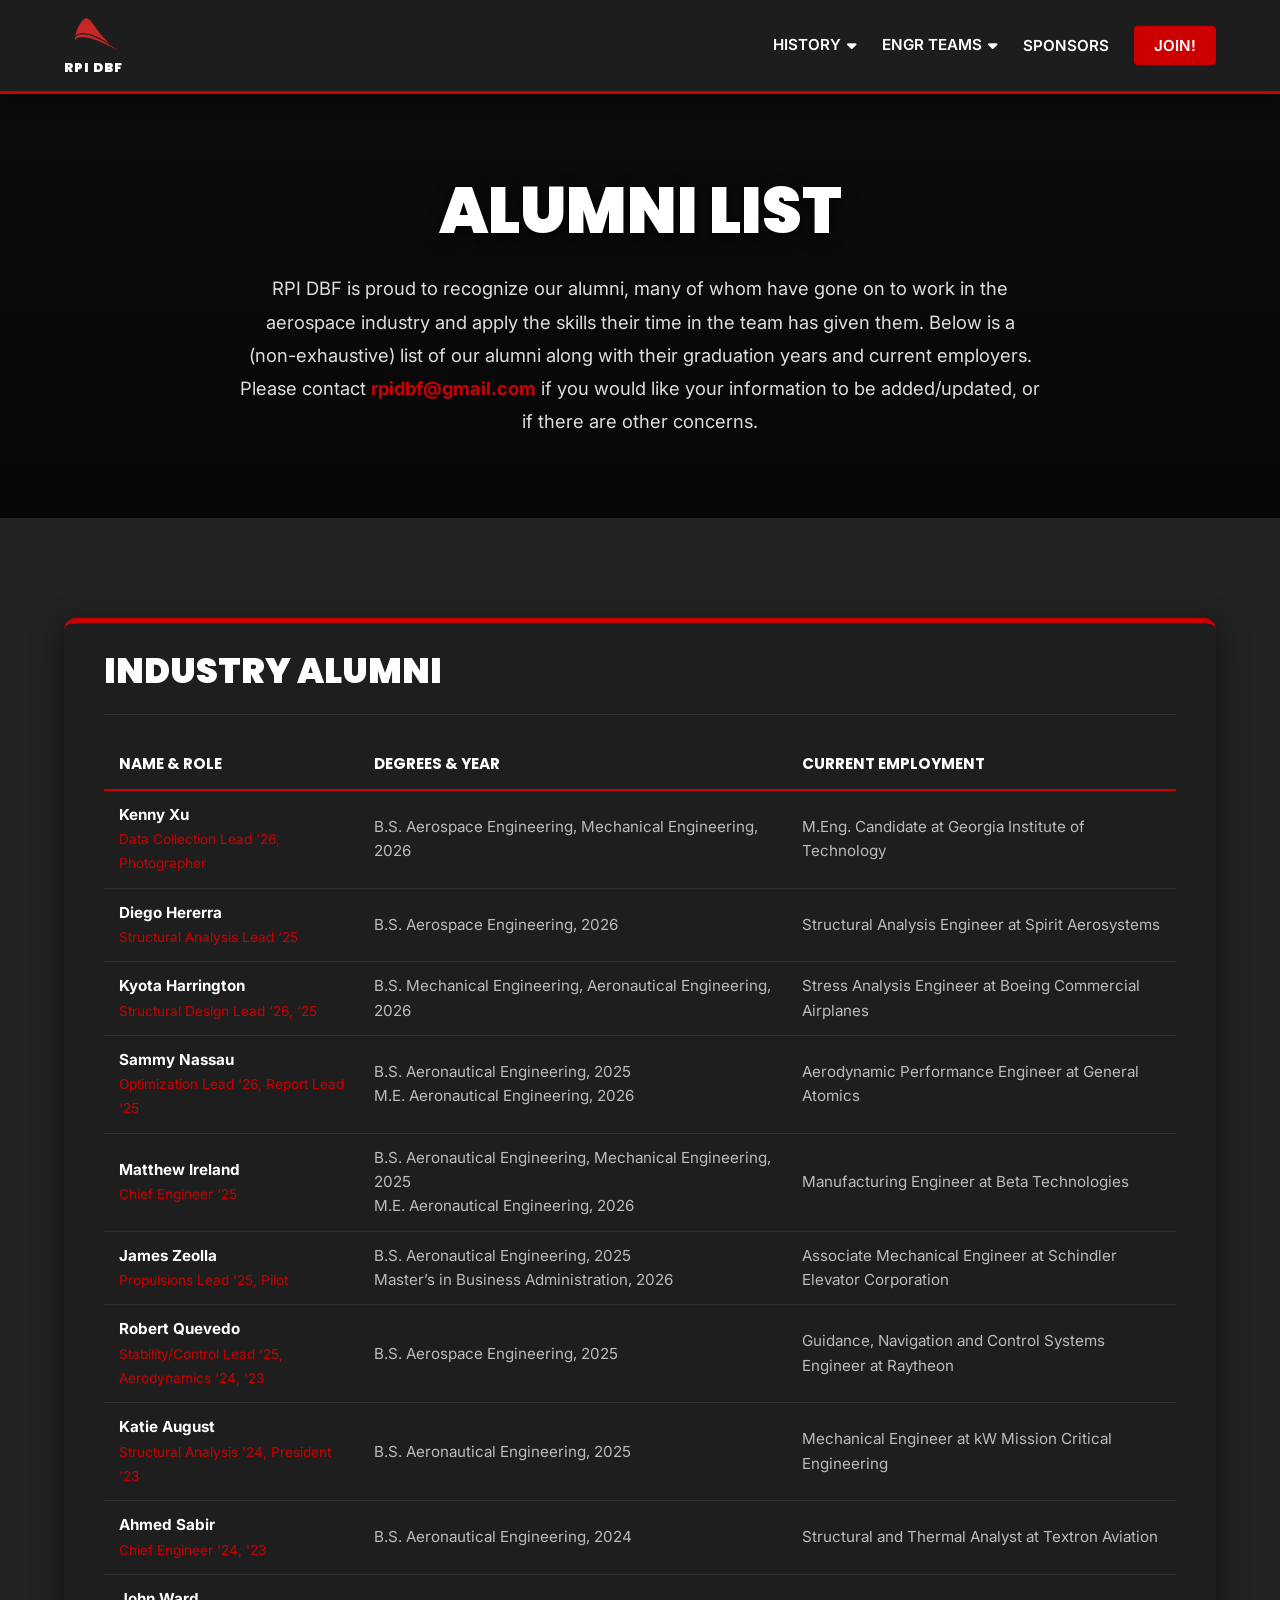
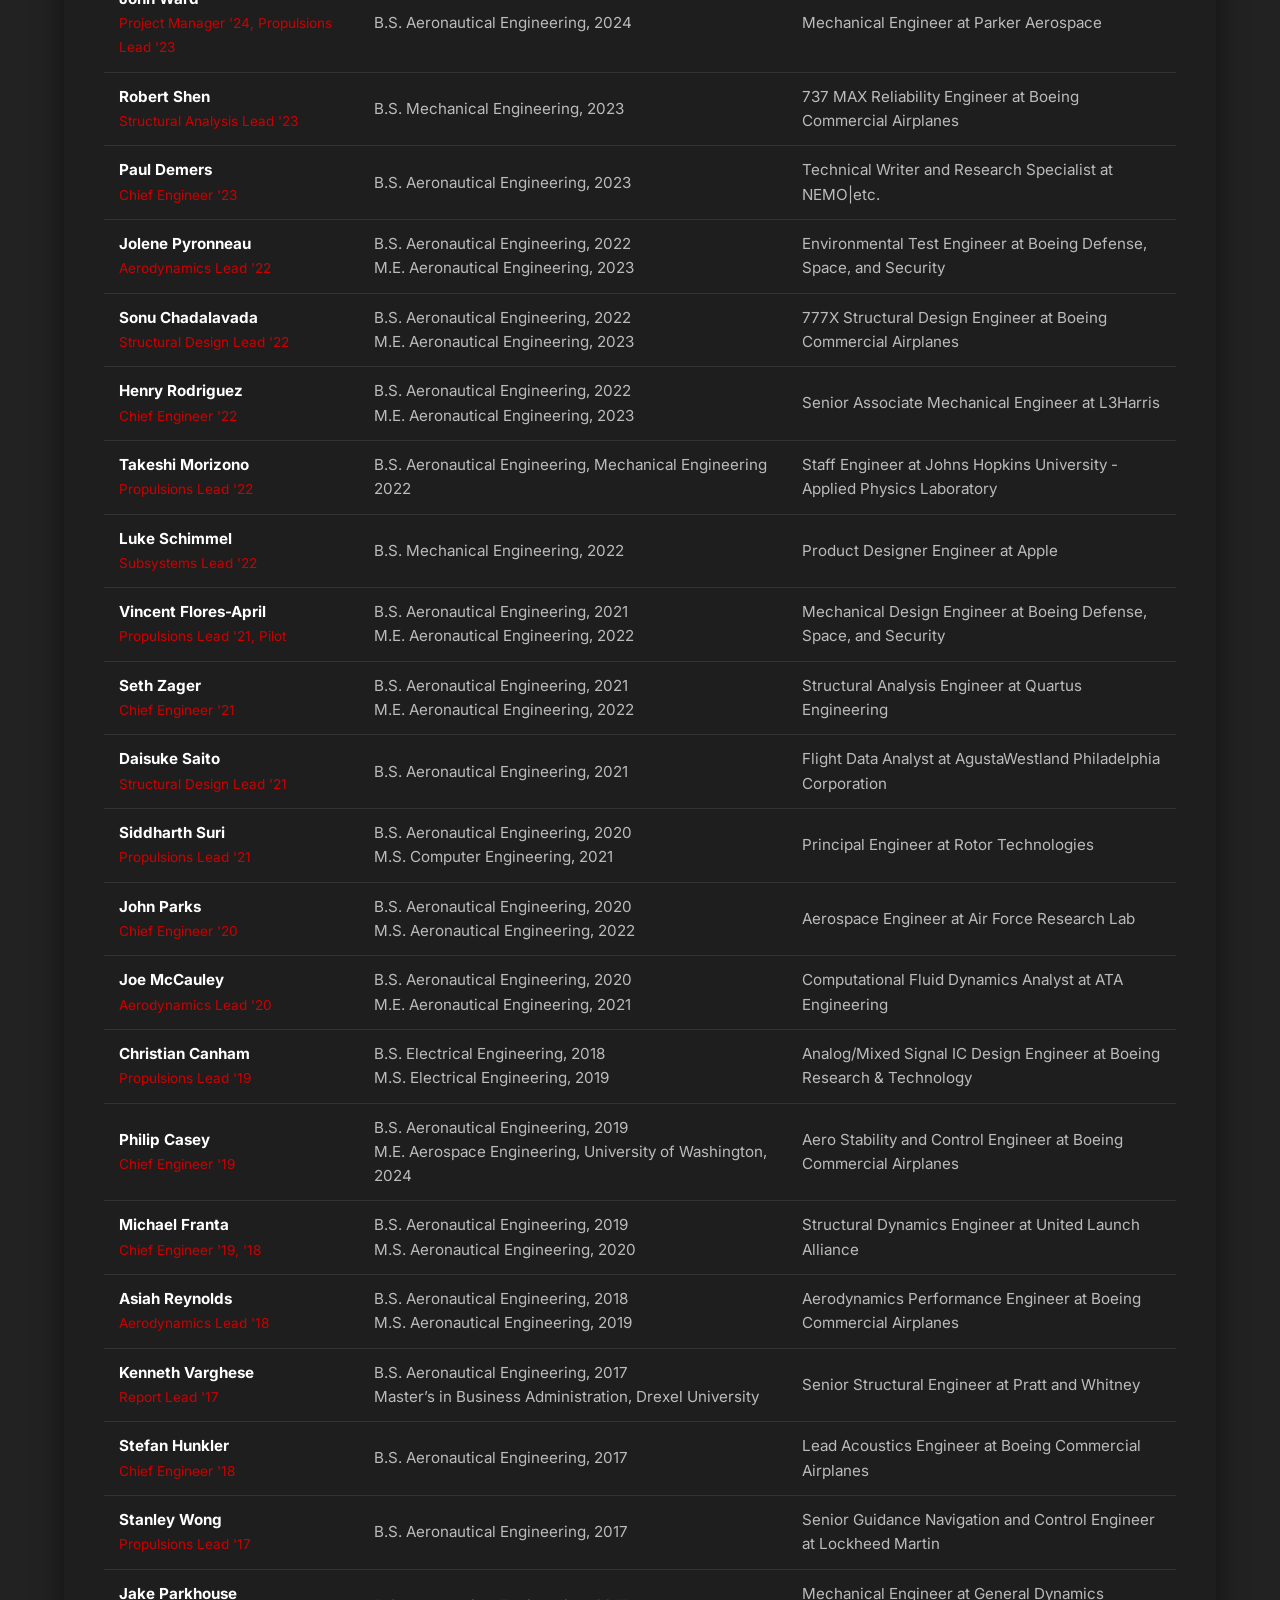
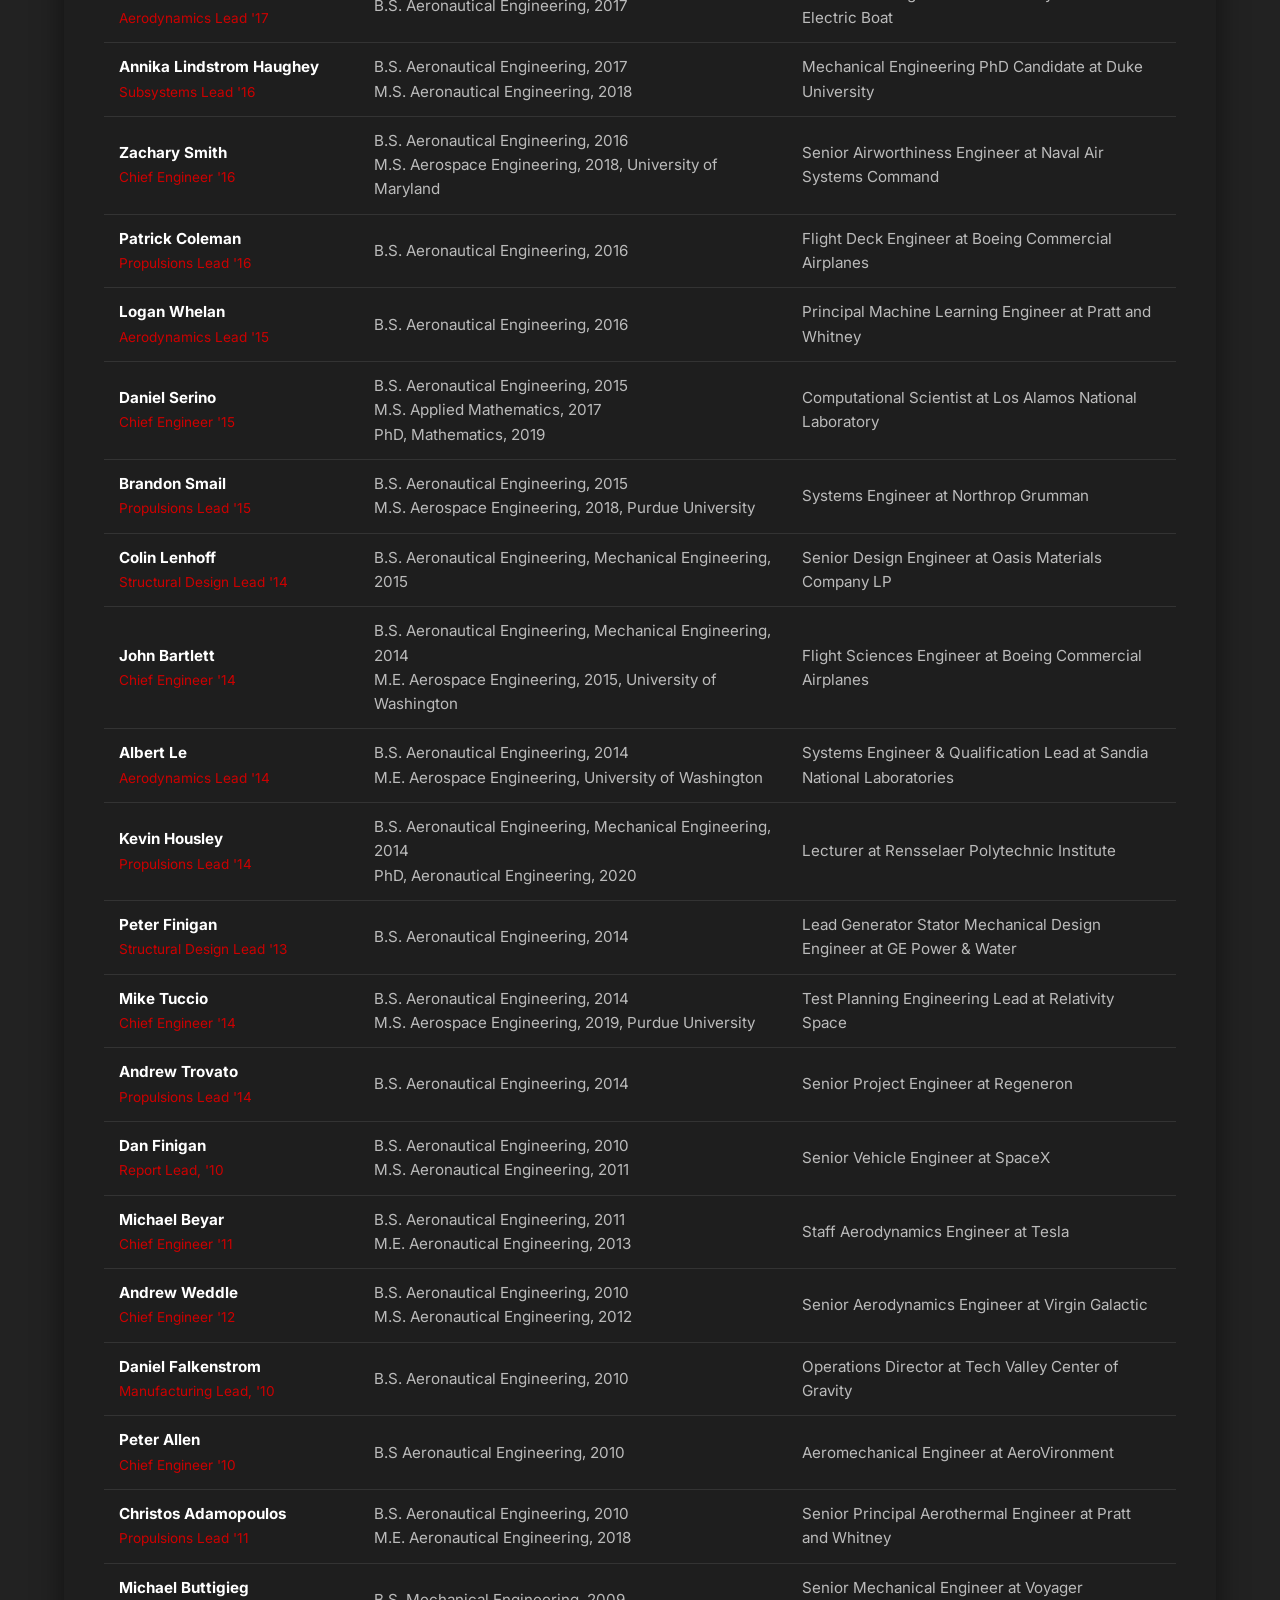
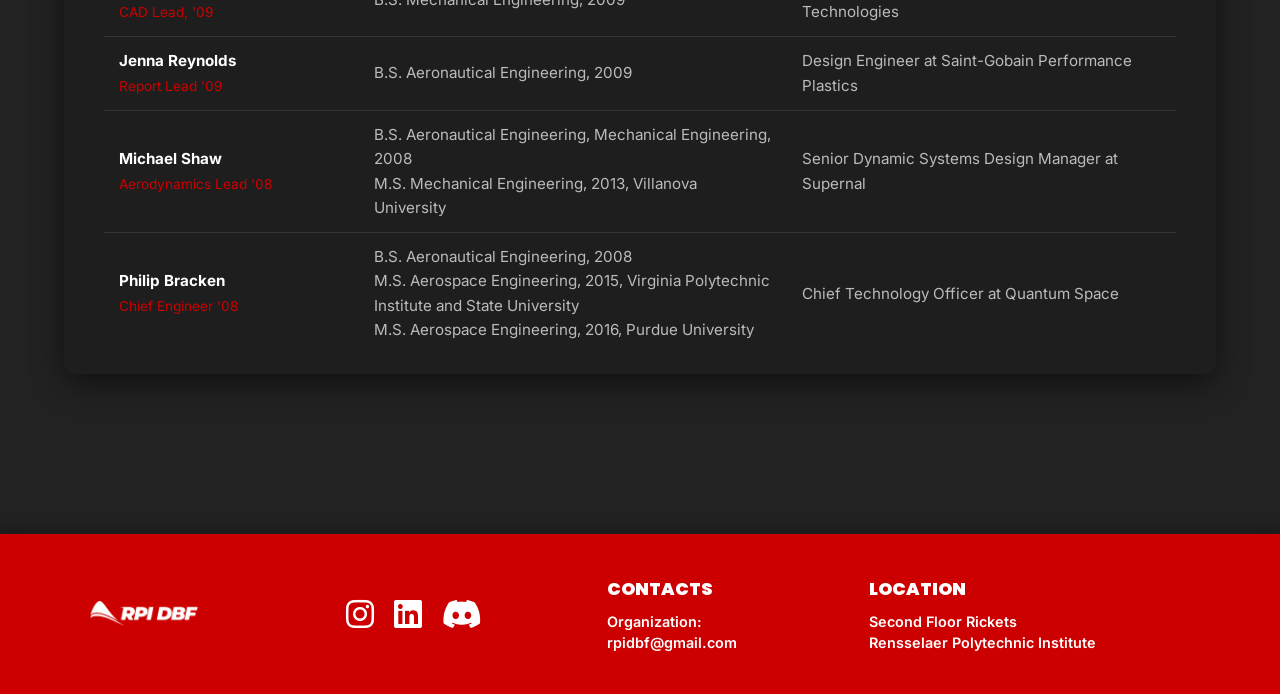
==== alumni.html @ f2d9f46a "added reports" ====
<!DOCTYPE html>
<html lang="en">
<head>
    <meta charset="UTF-8">
    <title>RPI DBF | Alumni</title>
    <link href="https://fonts.googleapis.com/css2?family=Inter:wght@400;600&family=Poppins:wght@600;800;900&display=swap" rel="stylesheet">
    <link rel="stylesheet" href="https://cdnjs.cloudflare.com/ajax/libs/font-awesome/6.4.0/css/all.min.css">
    <link rel="stylesheet" href="styles.css"> 
</head>
<body>
    
    <nav id="navbar">
        <div class="nav-container">
            <a href="index.html" class="logo">
                <img src="Photos/logo.png" alt="RPI DBF Logo" class="nav-logo-img">
                <span class="logo-text">RPI DBF</span>
            </a>
            <ul class="nav-links">
                <!-- History on the left with Reports added -->
                <li class="dropdown">
                    <a href="#" class="dropbtn">History <i class="fas fa-caret-down"></i></a>
                    <div class="dropdown-content">
                        <a href="history.html">Aircraft</a>
                        <a href="reports.html">Reports</a>
                        <a href="alumni.html">Alumni</a>
                    </div>
                </li>
                <!-- Engr Teams in the middle -->
                <li class="dropdown">
                    <a href="subteams.html" class="dropbtn">Engr Teams <i class="fas fa-caret-down"></i></a>
                    <div class="dropdown-content">
                        <a href="subteams.html">Aerodynamics</a>
                        <a href="subteams.html">Structures</a>
                        <a href="subteams.html">Manufacturing</a>
                        <a href="subteams.html">Subsystems</a>
                        <a href="subteams.html">Special Projects</a>
                        <a href="subteams.html">Propulsions</a>
                        <a href="subteams.html">Testing</a>
                    </div>
                </li>
                <li><a href="sponsors.html">Sponsors</a></li>
                <li><a href="join.html" class="btn-nav">Join!</a></li>
            </ul>
        </div>
    </nav>

    <section class="page-header" style="background: linear-gradient(rgba(0, 0, 0, 0.6), rgba(0, 0, 0, 0.8)), url('Photos/M3_Flight.jpg') no-repeat center center / cover;">
        <div class="container text-center">
            <h1 style="font-size: 4rem; text-shadow: 0px 4px 15px rgba(0, 0, 0, 0.8); margin-bottom: 10px;">Alumni List</h1>
            <p style="font-size: 1.15rem; color: #dddddd; max-width: 800px; margin: 0 auto; line-height: 1.8;">
                RPI DBF is proud to recognize our alumni, many of whom have gone on to work in the aerospace industry and apply the skills their time in the team has given them. Below is a (non-exhaustive) list of our alumni along with their graduation years and current employers. Please contact <a href="mailto:rpidbf@gmail.com" style="color: var(--rpi-red); font-weight: bold;">rpidbf@gmail.com</a> if you would like your information to be added/updated, or if there are other concerns.
            </p>
        </div>
    </section>

    <section class="section">
        <div class="container">
            
            <div class="alumni-card" style="padding: 20px 40px;">
                <h2 class="alumni-year">Industry Alumni</h2>
                <div style="overflow-x: auto;">
                    <table style="width: 100%; border-collapse: collapse; text-align: left; color: #bbbbbb; font-size: 0.95rem;">
                        <thead>
                            <tr style="border-bottom: 2px solid var(--rpi-red); color: var(--text-light);">
                                <th style="padding: 12px 15px; font-family: var(--font-heading); text-transform: uppercase;">Name & Role</th>
                                <th style="padding: 12px 15px; font-family: var(--font-heading); text-transform: uppercase;">Degrees & Year</th>
                                <th style="padding: 12px 15px; font-family: var(--font-heading); text-transform: uppercase;">Current Employment</th>
                            </tr>
                        </thead>
                        <tbody>
                            <tr style="border-bottom: 1px solid #333;">
                                <td style="padding: 12px 15px;"><strong style="color: var(--text-light);">Kenny Xu</strong><br><span style="font-size: 0.85rem; color: var(--rpi-red);">Data Collection Lead ‘26, Photographer</span></td>
                                <td style="padding: 12px 15px;">B.S. Aerospace Engineering, Mechanical Engineering, 2026</td>
                                <td style="padding: 12px 15px;">M.Eng. Candidate at Georgia Institute of Technology</td>
                            </tr>
                            <tr style="border-bottom: 1px solid #333;">
                                <td style="padding: 12px 15px;"><strong style="color: var(--text-light);">Diego Hererra</strong><br><span style="font-size: 0.85rem; color: var(--rpi-red);">Structural Analysis Lead ‘25</span></td>
                                <td style="padding: 12px 15px;">B.S. Aerospace Engineering, 2026</td>
                                <td style="padding: 12px 15px;">Structural Analysis Engineer at Spirit Aerosystems</td>
                            </tr>
                            <tr style="border-bottom: 1px solid #333;">
                                <td style="padding: 12px 15px;"><strong style="color: var(--text-light);">Kyota Harrington</strong><br><span style="font-size: 0.85rem; color: var(--rpi-red);">Structural Design Lead ‘26, ‘25</span></td>
                                <td style="padding: 12px 15px;">B.S. Mechanical Engineering, Aeronautical Engineering, 2026</td>
                                <td style="padding: 12px 15px;">Stress Analysis Engineer at Boeing Commercial Airplanes</td>
                            </tr>
                            <tr style="border-bottom: 1px solid #333;">
                                <td style="padding: 12px 15px;"><strong style="color: var(--text-light);">Sammy Nassau</strong><br><span style="font-size: 0.85rem; color: var(--rpi-red);">Optimization Lead ‘26, Report Lead ‘25</span></td>
                                <td style="padding: 12px 15px;">B.S. Aeronautical Engineering, 2025<br>M.E. Aeronautical Engineering, 2026</td>
                                <td style="padding: 12px 15px;">Aerodynamic Performance Engineer at General Atomics</td>
                            </tr>
                            <tr style="border-bottom: 1px solid #333;">
                                <td style="padding: 12px 15px;"><strong style="color: var(--text-light);">Matthew Ireland</strong><br><span style="font-size: 0.85rem; color: var(--rpi-red);">Chief Engineer ‘25</span></td>
                                <td style="padding: 12px 15px;">B.S. Aeronautical Engineering, Mechanical Engineering, 2025<br>M.E. Aeronautical Engineering, 2026</td>
                                <td style="padding: 12px 15px;">Manufacturing Engineer at Beta Technologies</td>
                            </tr>
                            <tr style="border-bottom: 1px solid #333;">
                                <td style="padding: 12px 15px;"><strong style="color: var(--text-light);">James Zeolla</strong><br><span style="font-size: 0.85rem; color: var(--rpi-red);">Propulsions Lead ‘25, Pilot</span></td>
                                <td style="padding: 12px 15px;">B.S. Aeronautical Engineering, 2025<br>Master’s in Business Administration, 2026</td>
                                <td style="padding: 12px 15px;">Associate Mechanical Engineer at Schindler Elevator Corporation</td>
                            </tr>
                            <tr style="border-bottom: 1px solid #333;">
                                <td style="padding: 12px 15px;"><strong style="color: var(--text-light);">Robert Quevedo</strong><br><span style="font-size: 0.85rem; color: var(--rpi-red);">Stability/Control Lead ‘25, Aerodynamics ‘24, '23</span></td>
                                <td style="padding: 12px 15px;">B.S. Aerospace Engineering, 2025</td>
                                <td style="padding: 12px 15px;">Guidance, Navigation and Control Systems Engineer at Raytheon</td>
                            </tr>
                            <tr style="border-bottom: 1px solid #333;">
                                <td style="padding: 12px 15px;"><strong style="color: var(--text-light);">Katie August</strong><br><span style="font-size: 0.85rem; color: var(--rpi-red);">Structural Analysis '24, President '23</span></td>
                                <td style="padding: 12px 15px;">B.S. Aeronautical Engineering, 2025</td>
                                <td style="padding: 12px 15px;">Mechanical Engineer at kW Mission Critical Engineering</td>
                            </tr>
                            <tr style="border-bottom: 1px solid #333;">
                                <td style="padding: 12px 15px;"><strong style="color: var(--text-light);">Ahmed Sabir</strong><br><span style="font-size: 0.85rem; color: var(--rpi-red);">Chief Engineer '24, '23</span></td>
                                <td style="padding: 12px 15px;">B.S. Aeronautical Engineering, 2024</td>
                                <td style="padding: 12px 15px;">Structural and Thermal Analyst at Textron Aviation</td>
                            </tr>
                            <tr style="border-bottom: 1px solid #333;">
                                <td style="padding: 12px 15px;"><strong style="color: var(--text-light);">John Ward</strong><br><span style="font-size: 0.85rem; color: var(--rpi-red);">Project Manager '24, Propulsions Lead '23</span></td>
                                <td style="padding: 12px 15px;">B.S. Aeronautical Engineering, 2024</td>
                                <td style="padding: 12px 15px;">Mechanical Engineer at Parker Aerospace</td>
                            </tr>
                            <tr style="border-bottom: 1px solid #333;">
                                <td style="padding: 12px 15px;"><strong style="color: var(--text-light);">Robert Shen</strong><br><span style="font-size: 0.85rem; color: var(--rpi-red);">Structural Analysis Lead '23</span></td>
                                <td style="padding: 12px 15px;">B.S. Mechanical Engineering, 2023</td>
                                <td style="padding: 12px 15px;">737 MAX Reliability Engineer at Boeing Commercial Airplanes</td>
                            </tr>
                            <tr style="border-bottom: 1px solid #333;">
                                <td style="padding: 12px 15px;"><strong style="color: var(--text-light);">Paul Demers</strong><br><span style="font-size: 0.85rem; color: var(--rpi-red);">Chief Engineer '23</span></td>
                                <td style="padding: 12px 15px;">B.S. Aeronautical Engineering, 2023</td>
                                <td style="padding: 12px 15px;">Technical Writer and Research Specialist at NEMO|etc.</td>
                            </tr>
                            <tr style="border-bottom: 1px solid #333;">
                                <td style="padding: 12px 15px;"><strong style="color: var(--text-light);">Jolene Pyronneau</strong><br><span style="font-size: 0.85rem; color: var(--rpi-red);">Aerodynamics Lead '22</span></td>
                                <td style="padding: 12px 15px;">B.S. Aeronautical Engineering, 2022<br>M.E. Aeronautical Engineering, 2023</td>
                                <td style="padding: 12px 15px;">Environmental Test Engineer at Boeing Defense, Space, and Security</td>
                            </tr>
                            <tr style="border-bottom: 1px solid #333;">
                                <td style="padding: 12px 15px;"><strong style="color: var(--text-light);">Sonu Chadalavada</strong><br><span style="font-size: 0.85rem; color: var(--rpi-red);">Structural Design Lead '22</span></td>
                                <td style="padding: 12px 15px;">B.S. Aeronautical Engineering, 2022<br>M.E. Aeronautical Engineering, 2023</td>
                                <td style="padding: 12px 15px;">777X Structural Design Engineer at Boeing Commercial Airplanes</td>
                            </tr>
                            <tr style="border-bottom: 1px solid #333;">
                                <td style="padding: 12px 15px;"><strong style="color: var(--text-light);">Henry Rodriguez</strong><br><span style="font-size: 0.85rem; color: var(--rpi-red);">Chief Engineer '22</span></td>
                                <td style="padding: 12px 15px;">B.S. Aeronautical Engineering, 2022<br>M.E. Aeronautical Engineering, 2023</td>
                                <td style="padding: 12px 15px;">Senior Associate Mechanical Engineer at L3Harris</td>
                            </tr>
                            <tr style="border-bottom: 1px solid #333;">
                                <td style="padding: 12px 15px;"><strong style="color: var(--text-light);">Takeshi Morizono</strong><br><span style="font-size: 0.85rem; color: var(--rpi-red);">Propulsions Lead '22</span></td>
                                <td style="padding: 12px 15px;">B.S. Aeronautical Engineering, Mechanical Engineering 2022</td>
                                <td style="padding: 12px 15px;">Staff Engineer at Johns Hopkins University - Applied Physics Laboratory</td>
                            </tr>
                            <tr style="border-bottom: 1px solid #333;">
                                <td style="padding: 12px 15px;"><strong style="color: var(--text-light);">Luke Schimmel</strong><br><span style="font-size: 0.85rem; color: var(--rpi-red);">Subsystems Lead '22</span></td>
                                <td style="padding: 12px 15px;">B.S. Mechanical Engineering, 2022</td>
                                <td style="padding: 12px 15px;">Product Designer Engineer at Apple</td>
                            </tr>
                            <tr style="border-bottom: 1px solid #333;">
                                <td style="padding: 12px 15px;"><strong style="color: var(--text-light);">Vincent Flores-April</strong><br><span style="font-size: 0.85rem; color: var(--rpi-red);">Propulsions Lead '21, Pilot</span></td>
                                <td style="padding: 12px 15px;">B.S. Aeronautical Engineering, 2021<br>M.E. Aeronautical Engineering, 2022</td>
                                <td style="padding: 12px 15px;">Mechanical Design Engineer at Boeing Defense, Space, and Security</td>
                            </tr>
                            <tr style="border-bottom: 1px solid #333;">
                                <td style="padding: 12px 15px;"><strong style="color: var(--text-light);">Seth Zager</strong><br><span style="font-size: 0.85rem; color: var(--rpi-red);">Chief Engineer '21</span></td>
                                <td style="padding: 12px 15px;">B.S. Aeronautical Engineering, 2021<br>M.E. Aeronautical Engineering, 2022</td>
                                <td style="padding: 12px 15px;">Structural Analysis Engineer at Quartus Engineering</td>
                            </tr>
                            <tr style="border-bottom: 1px solid #333;">
                                <td style="padding: 12px 15px;"><strong style="color: var(--text-light);">Daisuke Saito</strong><br><span style="font-size: 0.85rem; color: var(--rpi-red);">Structural Design Lead '21</span></td>
                                <td style="padding: 12px 15px;">B.S. Aeronautical Engineering, 2021</td>
                                <td style="padding: 12px 15px;">Flight Data Analyst at AgustaWestland Philadelphia Corporation</td>
                            </tr>
                            <tr style="border-bottom: 1px solid #333;">
                                <td style="padding: 12px 15px;"><strong style="color: var(--text-light);">Siddharth Suri</strong><br><span style="font-size: 0.85rem; color: var(--rpi-red);">Propulsions Lead '21</span></td>
                                <td style="padding: 12px 15px;">B.S. Aeronautical Engineering, 2020<br>M.S. Computer Engineering, 2021</td>
                                <td style="padding: 12px 15px;">Principal Engineer at Rotor Technologies</td>
                            </tr>
                            <tr style="border-bottom: 1px solid #333;">
                                <td style="padding: 12px 15px;"><strong style="color: var(--text-light);">John Parks</strong><br><span style="font-size: 0.85rem; color: var(--rpi-red);">Chief Engineer '20</span></td>
                                <td style="padding: 12px 15px;">B.S. Aeronautical Engineering, 2020<br>M.S. Aeronautical Engineering, 2022</td>
                                <td style="padding: 12px 15px;">Aerospace Engineer at Air Force Research Lab</td>
                            </tr>
                            <tr style="border-bottom: 1px solid #333;">
                                <td style="padding: 12px 15px;"><strong style="color: var(--text-light);">Joe McCauley</strong><br><span style="font-size: 0.85rem; color: var(--rpi-red);">Aerodynamics Lead '20</span></td>
                                <td style="padding: 12px 15px;">B.S. Aeronautical Engineering, 2020<br>M.E. Aeronautical Engineering, 2021</td>
                                <td style="padding: 12px 15px;">Computational Fluid Dynamics Analyst at ATA Engineering</td>
                            </tr>
                            <tr style="border-bottom: 1px solid #333;">
                                <td style="padding: 12px 15px;"><strong style="color: var(--text-light);">Christian Canham</strong><br><span style="font-size: 0.85rem; color: var(--rpi-red);">Propulsions Lead '19</span></td>
                                <td style="padding: 12px 15px;">B.S. Electrical Engineering, 2018<br>M.S. Electrical Engineering, 2019</td>
                                <td style="padding: 12px 15px;">Analog/Mixed Signal IC Design Engineer at Boeing Research & Technology</td>
                            </tr>
                            <tr style="border-bottom: 1px solid #333;">
                                <td style="padding: 12px 15px;"><strong style="color: var(--text-light);">Philip Casey</strong><br><span style="font-size: 0.85rem; color: var(--rpi-red);">Chief Engineer '19</span></td>
                                <td style="padding: 12px 15px;">B.S. Aeronautical Engineering, 2019<br>M.E. Aerospace Engineering, University of Washington, 2024</td>
                                <td style="padding: 12px 15px;">Aero Stability and Control Engineer at Boeing Commercial Airplanes</td>
                            </tr>
                            <tr style="border-bottom: 1px solid #333;">
                                <td style="padding: 12px 15px;"><strong style="color: var(--text-light);">Michael Franta</strong><br><span style="font-size: 0.85rem; color: var(--rpi-red);">Chief Engineer '19, '18</span></td>
                                <td style="padding: 12px 15px;">B.S. Aeronautical Engineering, 2019<br>M.S. Aeronautical Engineering, 2020</td>
                                <td style="padding: 12px 15px;">Structural Dynamics Engineer at United Launch Alliance</td>
                            </tr>
                            <tr style="border-bottom: 1px solid #333;">
                                <td style="padding: 12px 15px;"><strong style="color: var(--text-light);">Asiah Reynolds</strong><br><span style="font-size: 0.85rem; color: var(--rpi-red);">Aerodynamics Lead '18</span></td>
                                <td style="padding: 12px 15px;">B.S. Aeronautical Engineering, 2018<br>M.S. Aeronautical Engineering, 2019</td>
                                <td style="padding: 12px 15px;">Aerodynamics Performance Engineer at Boeing Commercial Airplanes</td>
                            </tr>
                            <tr style="border-bottom: 1px solid #333;">
                                <td style="padding: 12px 15px;"><strong style="color: var(--text-light);">Kenneth Varghese</strong><br><span style="font-size: 0.85rem; color: var(--rpi-red);">Report Lead '17</span></td>
                                <td style="padding: 12px 15px;">B.S. Aeronautical Engineering, 2017<br>Master’s in Business Administration, Drexel University</td>
                                <td style="padding: 12px 15px;">Senior Structural Engineer at Pratt and Whitney</td>
                            </tr>
                            <tr style="border-bottom: 1px solid #333;">
                                <td style="padding: 12px 15px;"><strong style="color: var(--text-light);">Stefan Hunkler</strong><br><span style="font-size: 0.85rem; color: var(--rpi-red);">Chief Engineer '18</span></td>
                                <td style="padding: 12px 15px;">B.S. Aeronautical Engineering, 2017</td>
                                <td style="padding: 12px 15px;">Lead Acoustics Engineer at Boeing Commercial Airplanes</td>
                            </tr>
                            <tr style="border-bottom: 1px solid #333;">
                                <td style="padding: 12px 15px;"><strong style="color: var(--text-light);">Stanley Wong</strong><br><span style="font-size: 0.85rem; color: var(--rpi-red);">Propulsions Lead '17</span></td>
                                <td style="padding: 12px 15px;">B.S. Aeronautical Engineering, 2017</td>
                                <td style="padding: 12px 15px;">Senior Guidance Navigation and Control Engineer at Lockheed Martin</td>
                            </tr>
                            <tr style="border-bottom: 1px solid #333;">
                                <td style="padding: 12px 15px;"><strong style="color: var(--text-light);">Jake Parkhouse</strong><br><span style="font-size: 0.85rem; color: var(--rpi-red);">Aerodynamics Lead '17</span></td>
                                <td style="padding: 12px 15px;">B.S. Aeronautical Engineering, 2017</td>
                                <td style="padding: 12px 15px;">Mechanical Engineer at General Dynamics Electric Boat</td>
                            </tr>
                            <tr style="border-bottom: 1px solid #333;">
                                <td style="padding: 12px 15px;"><strong style="color: var(--text-light);">Annika Lindstrom Haughey</strong><br><span style="font-size: 0.85rem; color: var(--rpi-red);">Subsystems Lead '16</span></td>
                                <td style="padding: 12px 15px;">B.S. Aeronautical Engineering, 2017<br>M.S. Aeronautical Engineering, 2018</td>
                                <td style="padding: 12px 15px;">Mechanical Engineering PhD Candidate at Duke University</td>
                            </tr>
                            <tr style="border-bottom: 1px solid #333;">
                                <td style="padding: 12px 15px;"><strong style="color: var(--text-light);">Zachary Smith</strong><br><span style="font-size: 0.85rem; color: var(--rpi-red);">Chief Engineer '16</span></td>
                                <td style="padding: 12px 15px;">B.S. Aeronautical Engineering, 2016<br>M.S. Aerospace Engineering, 2018, University of Maryland</td>
                                <td style="padding: 12px 15px;">Senior Airworthiness Engineer at Naval Air Systems Command</td>
                            </tr>
                            <tr style="border-bottom: 1px solid #333;">
                                <td style="padding: 12px 15px;"><strong style="color: var(--text-light);">Patrick Coleman</strong><br><span style="font-size: 0.85rem; color: var(--rpi-red);">Propulsions Lead '16</span></td>
                                <td style="padding: 12px 15px;">B.S. Aeronautical Engineering, 2016</td>
                                <td style="padding: 12px 15px;">Flight Deck Engineer at Boeing Commercial Airplanes</td>
                            </tr>
                            <tr style="border-bottom: 1px solid #333;">
                                <td style="padding: 12px 15px;"><strong style="color: var(--text-light);">Logan Whelan</strong><br><span style="font-size: 0.85rem; color: var(--rpi-red);">Aerodynamics Lead '15</span></td>
                                <td style="padding: 12px 15px;">B.S. Aeronautical Engineering, 2016</td>
                                <td style="padding: 12px 15px;">Principal Machine Learning Engineer at Pratt and Whitney</td>
                            </tr>
                            <tr style="border-bottom: 1px solid #333;">
                                <td style="padding: 12px 15px;"><strong style="color: var(--text-light);">Daniel Serino</strong><br><span style="font-size: 0.85rem; color: var(--rpi-red);">Chief Engineer '15</span></td>
                                <td style="padding: 12px 15px;">B.S. Aeronautical Engineering, 2015<br>M.S. Applied Mathematics, 2017<br>PhD, Mathematics, 2019</td>
                                <td style="padding: 12px 15px;">Computational Scientist at Los Alamos National Laboratory</td>
                            </tr>
                            <tr style="border-bottom: 1px solid #333;">
                                <td style="padding: 12px 15px;"><strong style="color: var(--text-light);">Brandon Smail</strong><br><span style="font-size: 0.85rem; color: var(--rpi-red);">Propulsions Lead '15</span></td>
                                <td style="padding: 12px 15px;">B.S. Aeronautical Engineering, 2015<br>M.S. Aerospace Engineering, 2018, Purdue University</td>
                                <td style="padding: 12px 15px;">Systems Engineer at Northrop Grumman</td>
                            </tr>
                            <tr style="border-bottom: 1px solid #333;">
                                <td style="padding: 12px 15px;"><strong style="color: var(--text-light);">Colin Lenhoff</strong><br><span style="font-size: 0.85rem; color: var(--rpi-red);">Structural Design Lead '14</span></td>
                                <td style="padding: 12px 15px;">B.S. Aeronautical Engineering, Mechanical Engineering, 2015</td>
                                <td style="padding: 12px 15px;">Senior Design Engineer at Oasis Materials Company LP</td>
                            </tr>
                            <tr style="border-bottom: 1px solid #333;">
                                <td style="padding: 12px 15px;"><strong style="color: var(--text-light);">John Bartlett</strong><br><span style="font-size: 0.85rem; color: var(--rpi-red);">Chief Engineer '14</span></td>
                                <td style="padding: 12px 15px;">B.S. Aeronautical Engineering, Mechanical Engineering, 2014<br>M.E. Aerospace Engineering, 2015, University of Washington</td>
                                <td style="padding: 12px 15px;">Flight Sciences Engineer at Boeing Commercial Airplanes</td>
                            </tr>
                            <tr style="border-bottom: 1px solid #333;">
                                <td style="padding: 12px 15px;"><strong style="color: var(--text-light);">Albert Le</strong><br><span style="font-size: 0.85rem; color: var(--rpi-red);">Aerodynamics Lead '14</span></td>
                                <td style="padding: 12px 15px;">B.S. Aeronautical Engineering, 2014<br>M.E. Aerospace Engineering, University of Washington</td>
                                <td style="padding: 12px 15px;">Systems Engineer & Qualification Lead at Sandia National Laboratories</td>
                            </tr>
                            <tr style="border-bottom: 1px solid #333;">
                                <td style="padding: 12px 15px;"><strong style="color: var(--text-light);">Kevin Housley</strong><br><span style="font-size: 0.85rem; color: var(--rpi-red);">Propulsions Lead '14</span></td>
                                <td style="padding: 12px 15px;">B.S. Aeronautical Engineering, Mechanical Engineering, 2014<br>PhD, Aeronautical Engineering, 2020</td>
                                <td style="padding: 12px 15px;">Lecturer at Rensselaer Polytechnic Institute</td>
                            </tr>
                            <tr style="border-bottom: 1px solid #333;">
                                <td style="padding: 12px 15px;"><strong style="color: var(--text-light);">Peter Finigan</strong><br><span style="font-size: 0.85rem; color: var(--rpi-red);">Structural Design Lead '13</span></td>
                                <td style="padding: 12px 15px;">B.S. Aeronautical Engineering, 2014</td>
                                <td style="padding: 12px 15px;">Lead Generator Stator Mechanical Design Engineer at GE Power & Water</td>
                            </tr>
                            <tr style="border-bottom: 1px solid #333;">
                                <td style="padding: 12px 15px;"><strong style="color: var(--text-light);">Mike Tuccio</strong><br><span style="font-size: 0.85rem; color: var(--rpi-red);">Chief Engineer '14</span></td>
                                <td style="padding: 12px 15px;">B.S. Aeronautical Engineering, 2014<br>M.S. Aerospace Engineering, 2019, Purdue University</td>
                                <td style="padding: 12px 15px;">Test Planning Engineering Lead at Relativity Space</td>
                            </tr>
                            <tr style="border-bottom: 1px solid #333;">
                                <td style="padding: 12px 15px;"><strong style="color: var(--text-light);">Andrew Trovato</strong><br><span style="font-size: 0.85rem; color: var(--rpi-red);">Propulsions Lead '14</span></td>
                                <td style="padding: 12px 15px;">B.S. Aeronautical Engineering, 2014</td>
                                <td style="padding: 12px 15px;">Senior Project Engineer at Regeneron</td>
                            </tr>
                            <tr style="border-bottom: 1px solid #333;">
                                <td style="padding: 12px 15px;"><strong style="color: var(--text-light);">Dan Finigan</strong><br><span style="font-size: 0.85rem; color: var(--rpi-red);">Report Lead, '10</span></td>
                                <td style="padding: 12px 15px;">B.S. Aeronautical Engineering, 2010<br>M.S. Aeronautical Engineering, 2011</td>
                                <td style="padding: 12px 15px;">Senior Vehicle Engineer at SpaceX</td>
                            </tr>
                            <tr style="border-bottom: 1px solid #333;">
                                <td style="padding: 12px 15px;"><strong style="color: var(--text-light);">Michael Beyar</strong><br><span style="font-size: 0.85rem; color: var(--rpi-red);">Chief Engineer '11</span></td>
                                <td style="padding: 12px 15px;">B.S. Aeronautical Engineering, 2011<br>M.E. Aeronautical Engineering, 2013</td>
                                <td style="padding: 12px 15px;">Staff Aerodynamics Engineer at Tesla</td>
                            </tr>
                            <tr style="border-bottom: 1px solid #333;">
                                <td style="padding: 12px 15px;"><strong style="color: var(--text-light);">Andrew Weddle</strong><br><span style="font-size: 0.85rem; color: var(--rpi-red);">Chief Engineer '12</span></td>
                                <td style="padding: 12px 15px;">B.S. Aeronautical Engineering, 2010<br>M.S. Aeronautical Engineering, 2012</td>
                                <td style="padding: 12px 15px;">Senior Aerodynamics Engineer at Virgin Galactic</td>
                            </tr>
                            <tr style="border-bottom: 1px solid #333;">
                                <td style="padding: 12px 15px;"><strong style="color: var(--text-light);">Daniel Falkenstrom</strong><br><span style="font-size: 0.85rem; color: var(--rpi-red);">Manufacturing Lead, '10</span></td>
                                <td style="padding: 12px 15px;">B.S. Aeronautical Engineering, 2010</td>
                                <td style="padding: 12px 15px;">Operations Director at Tech Valley Center of Gravity</td>
                            </tr>
                            <tr style="border-bottom: 1px solid #333;">
                                <td style="padding: 12px 15px;"><strong style="color: var(--text-light);">Peter Allen</strong><br><span style="font-size: 0.85rem; color: var(--rpi-red);">Chief Engineer '10</span></td>
                                <td style="padding: 12px 15px;">B.S Aeronautical Engineering, 2010</td>
                                <td style="padding: 12px 15px;">Aeromechanical Engineer at AeroVironment</td>
                            </tr>
                            <tr style="border-bottom: 1px solid #333;">
                                <td style="padding: 12px 15px;"><strong style="color: var(--text-light);">Christos Adamopoulos</strong><br><span style="font-size: 0.85rem; color: var(--rpi-red);">Propulsions Lead '11</span></td>
                                <td style="padding: 12px 15px;">B.S. Aeronautical Engineering, 2010<br>M.E. Aeronautical Engineering, 2018</td>
                                <td style="padding: 12px 15px;">Senior Principal Aerothermal Engineer at Pratt and Whitney</td>
                            </tr>
                            <tr style="border-bottom: 1px solid #333;">
                                <td style="padding: 12px 15px;"><strong style="color: var(--text-light);">Michael Buttigieg</strong><br><span style="font-size: 0.85rem; color: var(--rpi-red);">CAD Lead, '09</span></td>
                                <td style="padding: 12px 15px;">B.S. Mechanical Engineering, 2009</td>
                                <td style="padding: 12px 15px;">Senior Mechanical Engineer at Voyager Technologies</td>
                            </tr>
                            <tr style="border-bottom: 1px solid #333;">
                                <td style="padding: 12px 15px;"><strong style="color: var(--text-light);">Jenna Reynolds</strong><br><span style="font-size: 0.85rem; color: var(--rpi-red);">Report Lead '09</span></td>
                                <td style="padding: 12px 15px;">B.S. Aeronautical Engineering, 2009</td>
                                <td style="padding: 12px 15px;">Design Engineer at Saint-Gobain Performance Plastics</td>
                            </tr>
                            <tr style="border-bottom: 1px solid #333;">
                                <td style="padding: 12px 15px;"><strong style="color: var(--text-light);">Michael Shaw</strong><br><span style="font-size: 0.85rem; color: var(--rpi-red);">Aerodynamics Lead '08</span></td>
                                <td style="padding: 12px 15px;">B.S. Aeronautical Engineering, Mechanical Engineering, 2008<br>M.S. Mechanical Engineering, 2013, Villanova University</td>
                                <td style="padding: 12px 15px;">Senior Dynamic Systems Design Manager at Supernal</td>
                            </tr>
                            <tr style="border-bottom: none;">
                                <td style="padding: 12px 15px;"><strong style="color: var(--text-light);">Philip Bracken</strong><br><span style="font-size: 0.85rem; color: var(--rpi-red);">Chief Engineer '08</span></td>
                                <td style="padding: 12px 15px;">B.S. Aeronautical Engineering, 2008<br>M.S. Aerospace Engineering, 2015, Virginia Polytechnic Institute and State University<br>M.S. Aerospace Engineering, 2016, Purdue University</td>
                                <td style="padding: 12px 15px;">Chief Technology Officer at Quantum Space</td>
                            </tr>
                        </tbody>
                    </table>
                </div>
            </div>

            
        </div>
    </section>

    <footer class="site-footer">
        <div class="footer-container">
            <div class="footer-col footer-logo">
                <img src="Photos/rpi_dbf.png" alt="RPI DBF Logo">
            </div>
            <div class="footer-col footer-social">
                <div class="social-links">
                    <a href="https://www.instagram.com/rpidbf/" target="_blank" aria-label="Instagram"><i class="fab fa-instagram"></i></a>
                    <a href="https://www.linkedin.com/in/rpidbf/" target="_blank" aria-label="LinkedIn"><i class="fab fa-linkedin"></i></a>
                    <a href="https://discord.gg/5B7aFgTnV7" target="_blank" aria-label="Discord"><i class="fab fa-discord"></i></a>
                </div>
            </div>
            <div class="footer-col footer-contact">
                <h4>Contacts</h4>
                <p>Organization:<br>
                <a href="mailto:rpidbf@gmail.com">rpidbf@gmail.com</a></p>
            </div>
            <div class="footer-col footer-location">
                <h4>Location</h4>
                <p>Second Floor Rickets<br>
                Rensselaer Polytechnic Institute</p>
            </div>
        </div>
    </footer>

</body>
</html>
---- styles.css ----
/* --- Variables & Setup --- */
:root {
    --rpi-red: #cc0000; 
    --main-bg: #222222; 
    --dark-bg: #2a2a2a; 
    --darker-bg: #1e1e1e; 
    --text-light: #ffffff;
    --text-dark: #212529;
    --font-heading: 'Poppins', sans-serif;
    --font-body: 'Inter', sans-serif;
}

* { margin: 0; padding: 0; box-sizing: border-box; }

html { scroll-behavior: smooth; } 

body {
    font-family: var(--font-body);
    font-weight: 400;
    line-height: 1.6;
    color: var(--text-light);
    background-color: var(--main-bg); 
    display: flex;
    flex-direction: column;
    min-height: 100vh;
}

h1, h2, h3, h4 {
    font-family: var(--font-heading);
    text-transform: uppercase;
    font-weight: 900;
}

a { text-decoration: none; color: inherit; }

/* --- Navigation --- */
#navbar {
    position: fixed;
    top: 0; width: 100%;
    background: rgba(30, 30, 30, 0.98); 
    padding: 0.8rem 0; z-index: 1000;
    border-bottom: 3px solid var(--rpi-red);
    box-shadow: 0 4px 15px rgba(0,0,0,0.5);
}

.nav-container {
    display: flex; justify-content: space-between; align-items: center;
    width: 90%; max-width: 1200px; margin: auto;
}

.logo { 
    display: flex;
    flex-direction: column;
    align-items: center;
    cursor: pointer; 
    text-decoration: none;
}

.nav-logo-img {
    height: 40px; 
    width: auto;
    transition: transform 0.3s ease;
}

.logo-text {
    color: var(--text-light);
    font-family: var(--font-heading);
    font-weight: 900;
    font-size: 0.8rem;
    margin-top: 5px;
    letter-spacing: 1px;
}

.logo:hover .nav-logo-img {
    transform: scale(1.05);
}

.nav-links { list-style: none; display: flex; align-items: center; gap: 25px; }
.nav-links a { color: var(--text-light); font-weight: 600; font-size: 0.95rem; text-transform: uppercase; transition: color 0.3s; }
.nav-links a:hover { color: var(--rpi-red); }

.btn-nav {
    background: var(--rpi-red); padding: 10px 20px; border-radius: 4px; color: white !important; transition: 0.3s;
}
.btn-nav:hover { background: white !important; color: var(--rpi-red) !important; }

/* --- Navbar Dropdown Styling --- */
.dropdown { position: relative; }
.dropdown .dropbtn { display: flex; align-items: center; gap: 6px; }

.dropdown-content {
    display: none;
    position: absolute;
    background-color: rgba(30, 30, 30, 0.98); 
    min-width: 240px;
    box-shadow: 0px 8px 20px rgba(0,0,0,0.6);
    z-index: 1000;
    top: 100%;
    left: 0;
    border-top: 3px solid var(--rpi-red);
    border-radius: 0 0 6px 6px;
}

.dropdown-content a {
    color: var(--text-light) !important;
    padding: 15px 20px;
    text-decoration: none;
    display: block;
    font-size: 0.9rem;
    border-bottom: 1px solid #333;
    transition: all 0.3s ease;
    text-transform: uppercase;
    font-weight: 700;
}

.dropdown-content a:last-child { border-bottom: none; }
.dropdown-content a:hover { background-color: #2a2a2a; color: var(--rpi-red) !important; padding-left: 28px; }
.nav-links li.dropdown:hover .dropdown-content { display: block; }

/* --- Layout Utilities --- */
.section { padding: 100px 0; flex: 1; }
.container { width: 90%; max-width: 1200px; margin: auto; }
.text-center { text-align: center; }
.divider { height: 5px; width: 80px; background: var(--rpi-red); margin: 25px auto 40px; border-radius: 5px; }

h2 { font-size: 2.8rem; margin-bottom: 10px; }
.lead-text { font-size: 1.3rem; font-weight: 600; margin-bottom: 25px; color: #ccc; }

/* --- Hero Section with Plane Background --- */
.hero {
    height: 100vh; 
    display: flex; 
    align-items: center; 
    justify-content: center; 
    text-align: center;
    background: linear-gradient(rgba(0, 0, 0, 0.4), rgba(0, 0, 0, 0.75)), url('Photos/M3_Flight.jpg') no-repeat center center / cover;
    color: var(--text-light); 
    position: relative;
}

.hero-content { z-index: 2; max-width: 900px; }
.title-massive { 
    font-size: 5rem; 
    letter-spacing: 5px; 
    margin-bottom: 10px; 
    text-shadow: 0px 4px 15px rgba(0, 0, 0, 0.8); 
}
.subtitle { font-size: 1.4rem; margin-bottom: 30px; font-weight: 400; color: #eeeeee; text-shadow: 0px 2px 10px rgba(0,0,0,0.8); }
.tech-callouts { display: flex; flex-wrap: wrap; justify-content: center; gap: 20px; }
.callout {
    background: rgba(255, 255, 255, 0.05); border: 1px solid rgba(255, 255, 255, 0.1);
    padding: 12px 25px; border-radius: 50px; font-weight: 600; transition: 0.3s;
}
.callout i { color: var(--rpi-red); margin-right: 10px; }

/* --- Split Layouts --- */
.split-layout { display: flex; align-items: center; gap: 60px; }
.text-content { flex: 1; }
.text-content h2 span { color: var(--rpi-red); }
.text-content p { font-size: 1.1rem; color: #bbbbbb; margin-bottom: 30px; }
.feature-list { list-style: none; }
.feature-list li { margin-bottom: 20px; font-size: 1.1rem; background: rgba(255,255,255,0.03); padding: 15px; border-left: 4px solid var(--rpi-red); }
.feature-list i { color: var(--rpi-red); margin-right: 10px; }
.image-placeholder {
    flex: 1; background: linear-gradient(45deg, #2a2a2a, #1e1e1e); height: 500px; display: flex; align-items: center; justify-content: center; border: 1px solid #444; border-radius: 12px; color: #888; font-family: var(--font-heading); font-weight: bold; letter-spacing: 2px; text-align: center; padding: 20px;
}

/* --- Buttons --- */
.action-buttons { margin-top: 50px; display: flex; justify-content: center; gap: 20px; flex-wrap: wrap; }
.btn { padding: 15px 35px; font-weight: 900; text-transform: uppercase; border-radius: 4px; font-family: var(--font-heading); }
.btn-outline { border: 2px solid var(--rpi-red); color: var(--rpi-red); transition: 0.3s; }
.btn-outline:hover { background: var(--rpi-red); color: white !important; border-color: var(--rpi-red) !important;}
.btn-solid { background: var(--dark-bg); color: white; border: 2px solid var(--dark-bg); }
.btn-solid:hover { background: #333; border-color: #333; }
.btn-solid-red { background: var(--rpi-red); color: white; border: 2px solid var(--rpi-red); transition: 0.3s; }
.btn-solid-red:hover { background: #990000; border-color: #990000; } 

/* --- Footer --- */
.site-footer {
    background-color: var(--rpi-red); 
    color: var(--text-light);
    padding: 20px 0;
    margin-top: auto;
    box-shadow: 0 -4px 15px rgba(0,0,0,0.3);
}

.footer-container {
    display: flex;
    justify-content: space-between;
    align-items: center;
    width: 90%;
    max-width: 1200px;
    margin: auto;
    flex-wrap: wrap; 
    gap: 30px;
}

.footer-col {
    flex: 1; 
    min-width: 180px; 
    display: flex;
    flex-direction: column;
    align-items: flex-start; 
}

.footer-logo {
    margin-left: 20px; 
}

.footer-location {
    flex: 1.5; 
}

.footer-logo img {
    height: 120px; 
    width: auto;
    max-width: 100%;
}

.social-links {
    display: flex;
    gap: 20px; 
}

.social-links a {
    color: var(--text-light);
    font-size: 2rem; 
    transition: opacity 0.3s ease;
}

.social-links a:hover {
    opacity: 0.7; 
}

.footer-col h4 {
    font-family: var(--font-heading);
    font-size: 1.1rem;
    margin-bottom: 8px;
    color: var(--text-light);
}

.footer-col p {
    font-size: 0.9rem;
    line-height: 1.5;
    margin-bottom: 0;
    font-weight: 600;
}

.footer-col a {
    color: var(--text-light);
    transition: 0.3s ease;
}

.footer-col a:hover {
    opacity: 0.8;
    text-decoration: underline;
}

@media (max-width: 900px) {
    .footer-container {
        flex-direction: column;
        text-align: center;
        align-items: center;
        gap: 20px;
    }
    .footer-col {
        align-items: center;
    }
    .footer-logo {
        margin-left: 0;
    }
}

/* ========================================= */
/* --- NEW: History Page Styles --- */
/* ========================================= */

.page-header { 
    padding: 160px 0 80px; 
    position: relative; 
    color: white; 
    text-align: center; 
}

.history-card {
    display: flex;
    background: var(--darker-bg);
    border-radius: 12px;
    margin-bottom: 60px;
    box-shadow: 0 10px 30px rgba(0,0,0,0.5);
    border: 1px solid #333;
    border-top: 5px solid var(--rpi-red); 
    padding: 30px; /* Outer padding to create the inner frame */
    gap: 40px;
    align-items: center; /* This crucial line stops the image from stretching to the text height! */
}

/* Alternate rows for a dynamic timeline feel */
.history-card:nth-child(even) {
    flex-direction: row-reverse;
}

/* Text Section */
.history-text {
    flex: 1.2;
    padding: 10px;
}

.history-title {
    font-size: 2.2rem;
    margin-bottom: 20px;
    color: var(--text-light);
    letter-spacing: 0.5px;
}

.history-desc {
    color: #bbbbbb;
    font-size: 1.1rem;
    line-height: 1.8;
    margin-bottom: 20px;
}

/* Redesigned Organic Stats Area */
.history-stats {
    list-style: none;
    margin-top: 15px;
    padding-top: 25px;
    border-top: 1px solid #333; /* Clean separator line */
    display: flex;
    gap: 40px;
    flex-wrap: wrap;
}

.history-stats li {
    font-size: 1.15rem;
    color: var(--rpi-red);
    font-family: var(--font-heading);
}

.history-stats li strong {
    color: var(--text-light);
    margin-right: 8px;
    font-weight: 800;
}

/* Fixed Image Section Layout */
.history-image {
    flex: 1;
    position: relative;
    border-radius: 8px;
    overflow: hidden;
    box-shadow: 0 8px 20px rgba(0,0,0,0.5);
    /* Removed min-height so it respects the image's natural aspect ratio */
}

.history-image img {
    width: 100%;
    height: auto; 
    max-height: 450px; /* Prevents ultra-tall images from taking over the screen */
    object-fit: cover;
    display: block;
}

/* Cleaner, standardized photo credit style */
.photo-credit {
    position: absolute;
    bottom: 10px;
    right: 10px;
    color: #fff;
    font-size: 0.8rem;
    background: rgba(0,0,0,0.6);
    padding: 5px 10px;
    border-radius: 4px;
    margin: 0;
    z-index: 10;
}

/* Mobile Adjustments */
@media (max-width: 900px) {
    .history-card, .history-card:nth-child(even) {
        flex-direction: column;
        padding: 20px;
    }
    .history-text {
        padding: 10px;
    }
    .history-stats {
        flex-direction: column;
        gap: 15px;
    }
}
/* ========================================= */
/* --- NEW: Alumni Page Styles --- */
/* ========================================= */

.alumni-card {
    background: var(--darker-bg);
    border-radius: 12px;
    padding: 40px;
    margin-bottom: 60px;
    box-shadow: 0 10px 30px rgba(0,0,0,0.5);
    border-top: 5px solid var(--rpi-red);
}

.alumni-year {
    font-size: 2.2rem;
    color: var(--text-light);
    margin-bottom: 25px;
    border-bottom: 1px solid #333;
    padding-bottom: 15px;
}

/* New layout rules for the team photo */
.alumni-team-photo {
    width: 100%;
    height: 100%;
    background: #111;
    border-radius: 8px;
    overflow: hide;
    margin-bottom: 30px;
    border: 1px solid #333;
    box-shadow: 0 5px 15px rgba(0,0,0,0.4);
}

.alumni-team-photo img {
    width: 100%;
    height: 100%;
    object-fit: cover;
    display: block;
}

.alumni-grid {
    display: grid;
    grid-template-columns: repeat(auto-fit, minmax(250px, 1fr));
    gap: 30px 20px;
}

.alumni-role {
    color: var(--rpi-red);
    font-family: var(--font-heading);
    font-weight: 800;
    text-transform: uppercase;
    font-size: 1rem;
    margin-bottom: 5px;
}

.alumni-names {
    color: #bbbbbb;
    font-size: 1.1rem;
    line-height: 1.5;
}

@media (max-width: 900px) {
    .alumni-card {
        padding: 25px;
    }
    .alumni-team-photo {
        height: 250px; /* Shorter image height on mobile to save screen real estate */
    }
}
/* ========================================= */
/* --- UPDATED: Clickable Sponsor Cards --- */
/* ========================================= */

.sponsor-card {
    background-color: #ffffff;
    width: 240px;
    height: 120px;
    border-radius: 12px;
    display: flex;
    align-items: center;
    justify-content: center;
    padding: 20px;
    box-shadow: 0 5px 15px rgba(0,0,0,0.4);
    /* Removed the lift animation and added a smooth scale effect for interaction */
    transition: transform 0.2s ease, box-shadow 0.2s ease;
    text-decoration: none; /* Removes link underline */
}

.sponsor-card:hover {
    transform: scale(1.05); /* Gently grows the card instead of jumping up */
    box-shadow: 0 8px 25px rgba(204, 0, 0, 0.3);
}

.sponsor-card img {
    width: 100%;
    height: 100%;
    object-fit: contain; /* Keeps them from looking stretched */
    display: block;
}
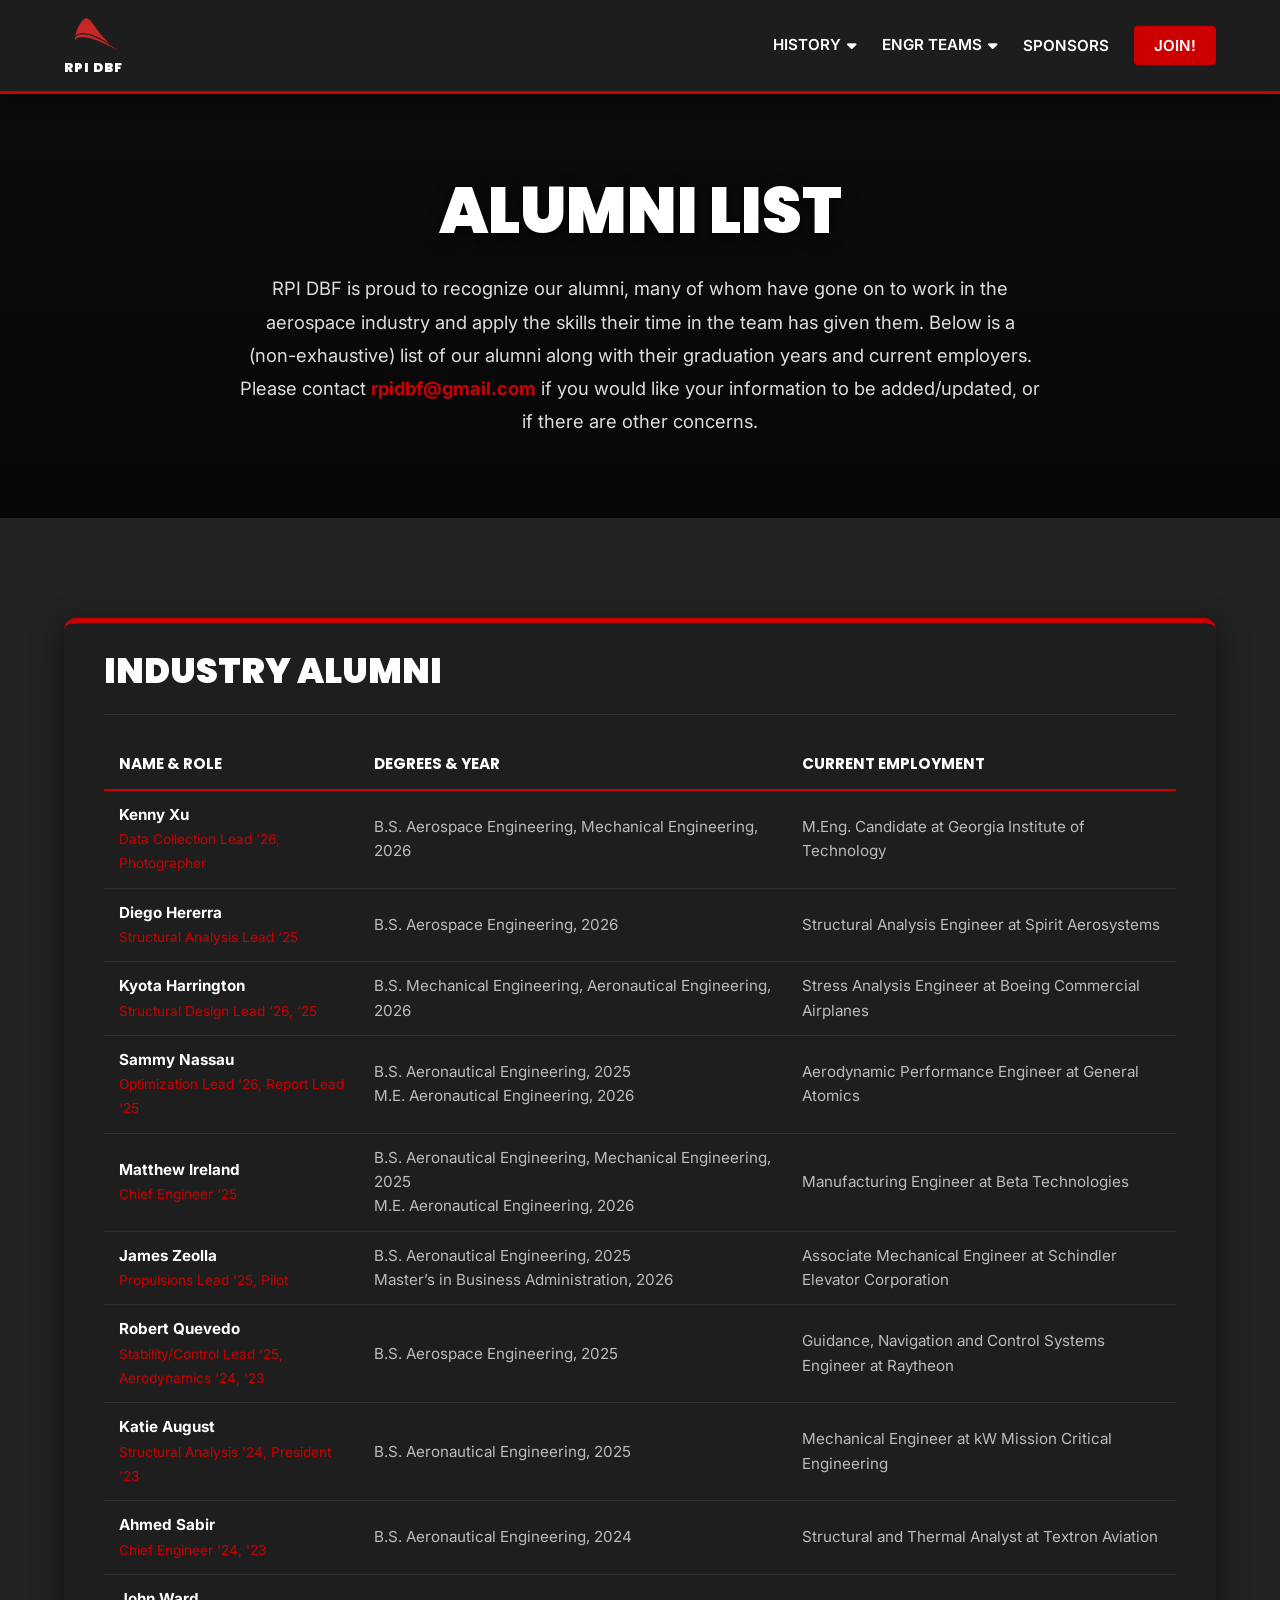
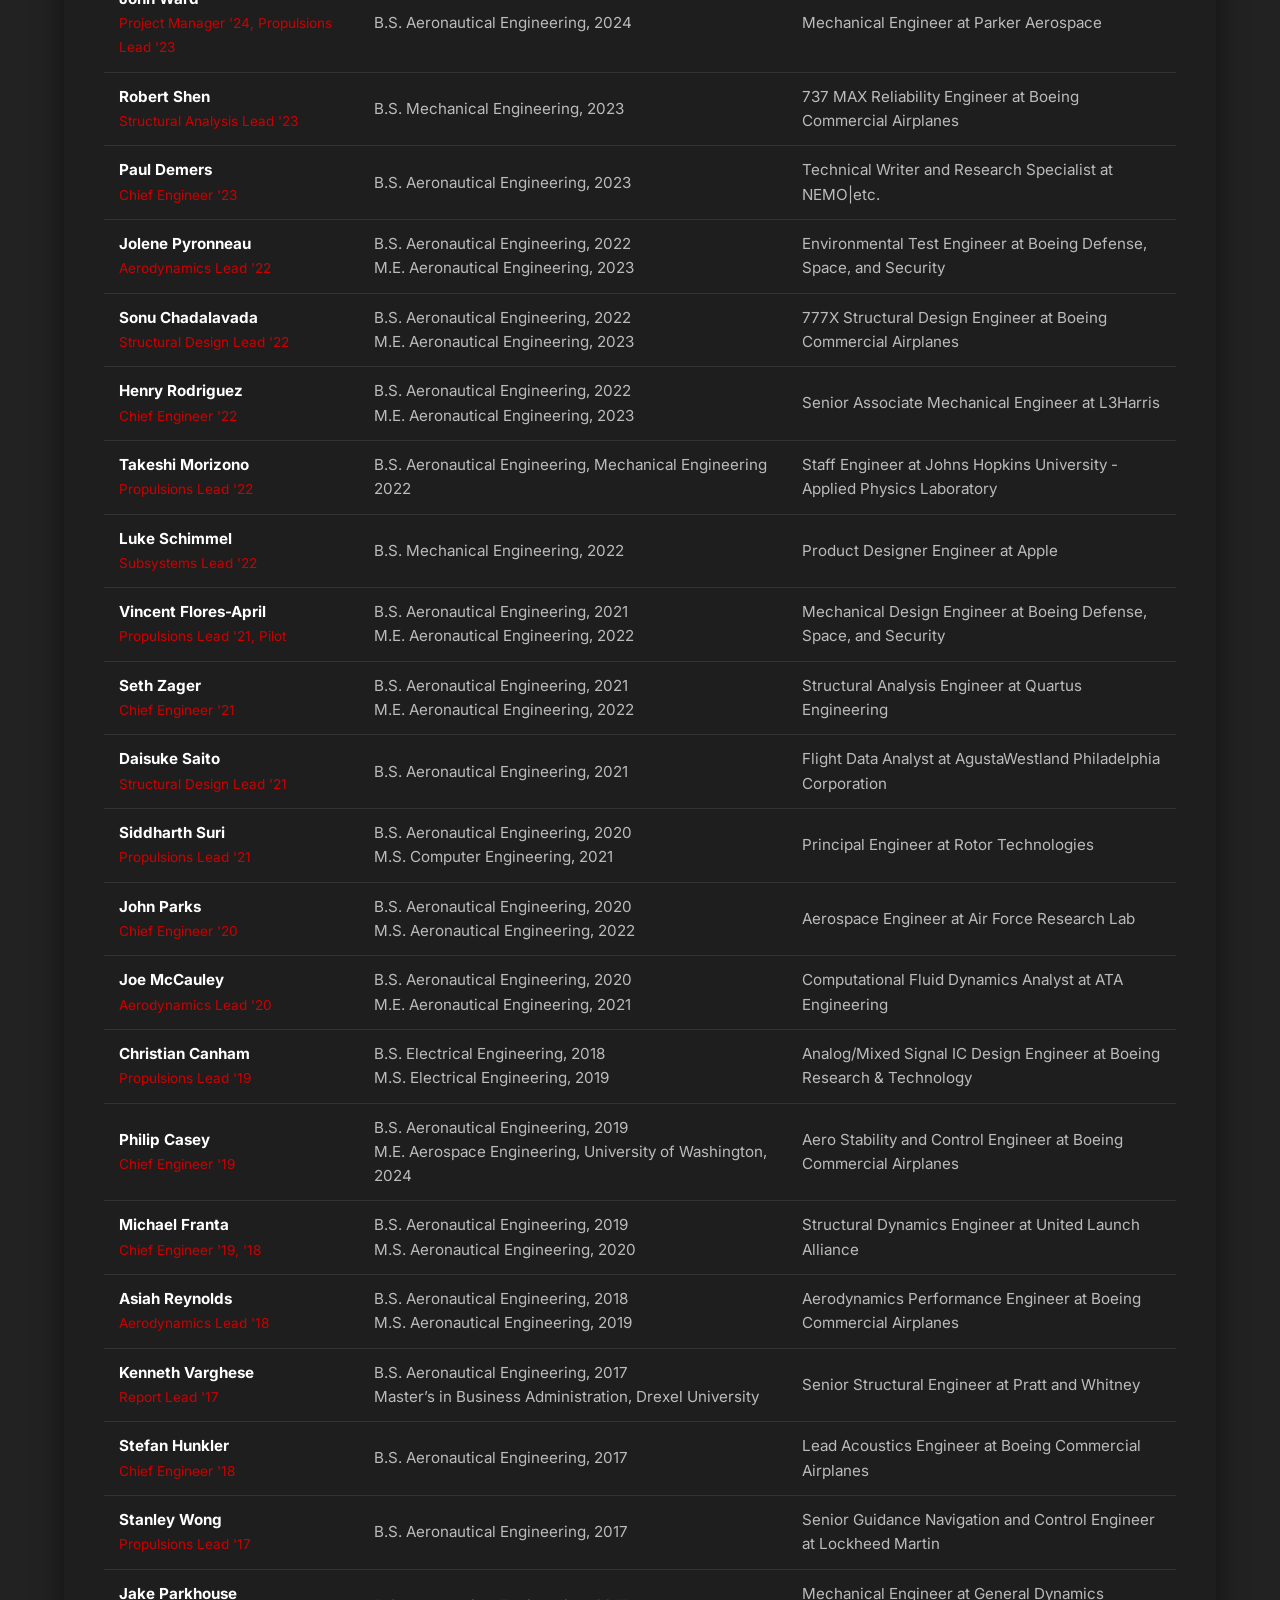
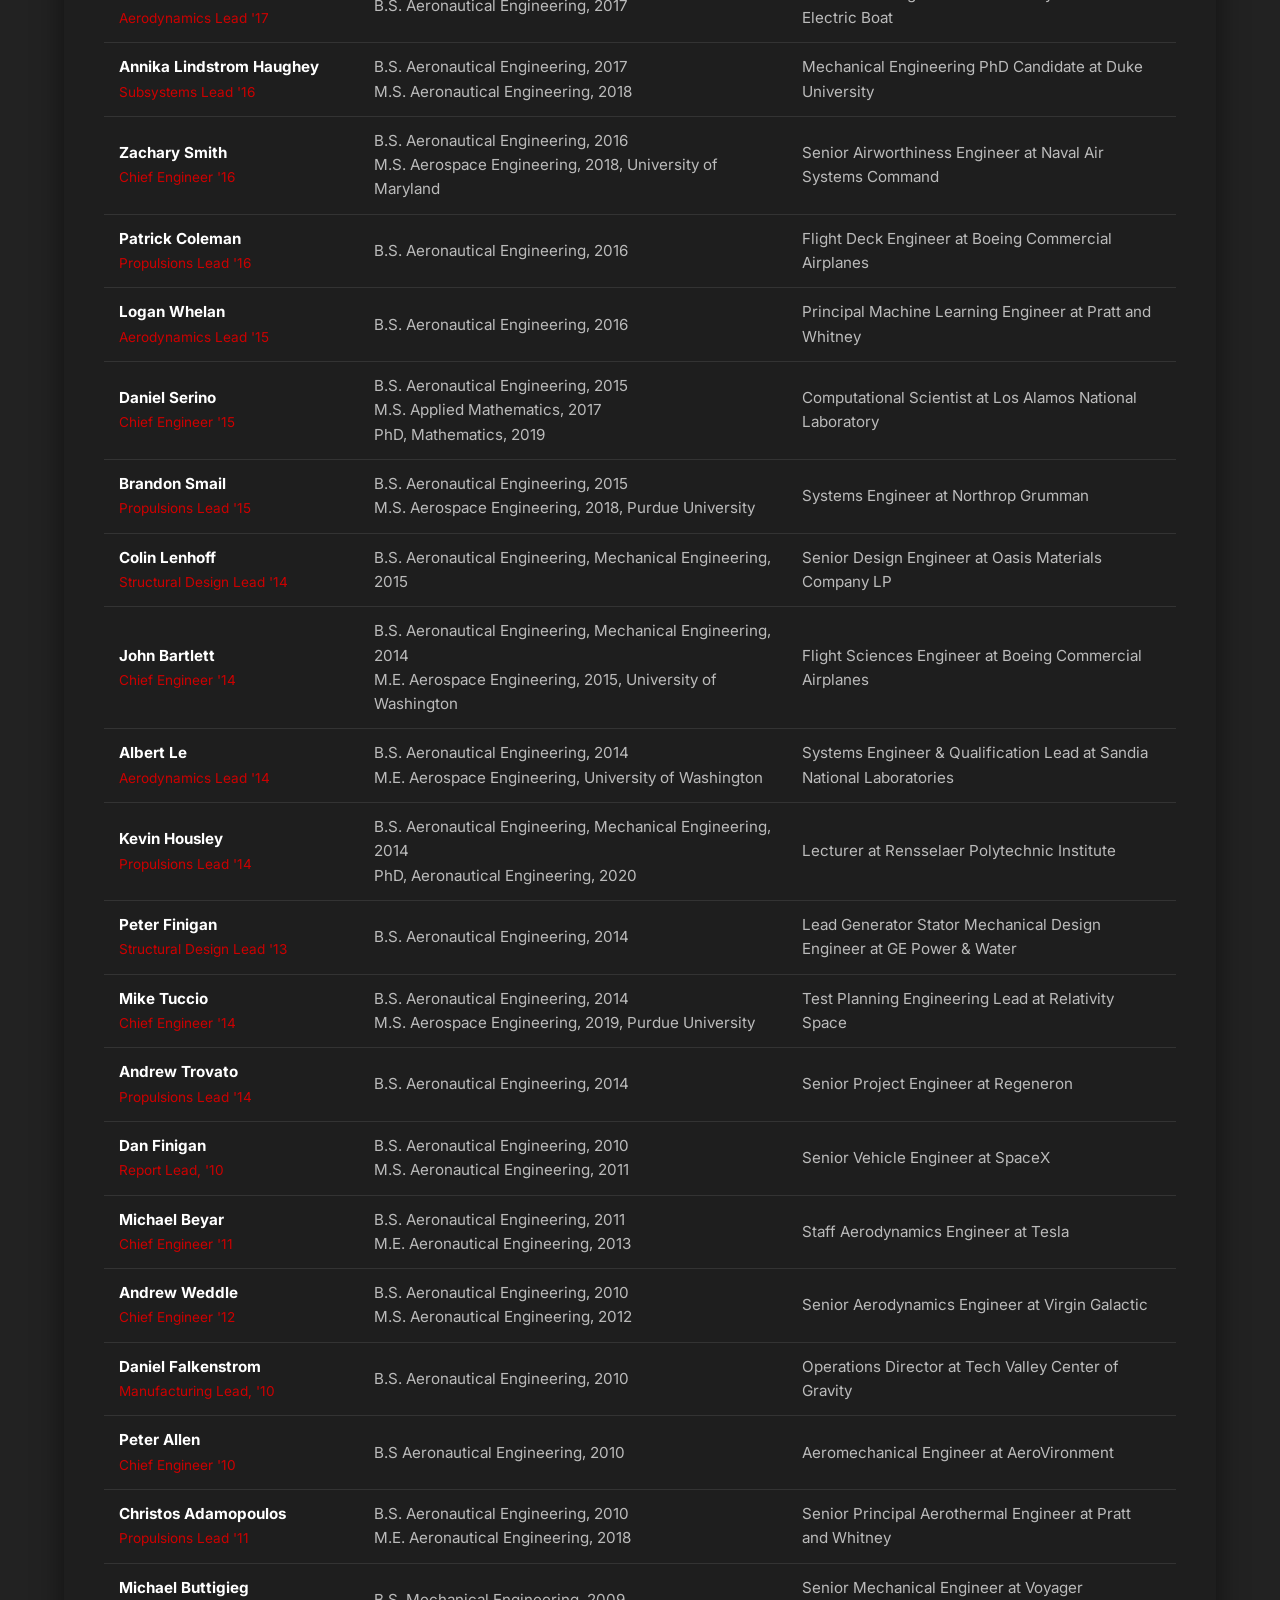
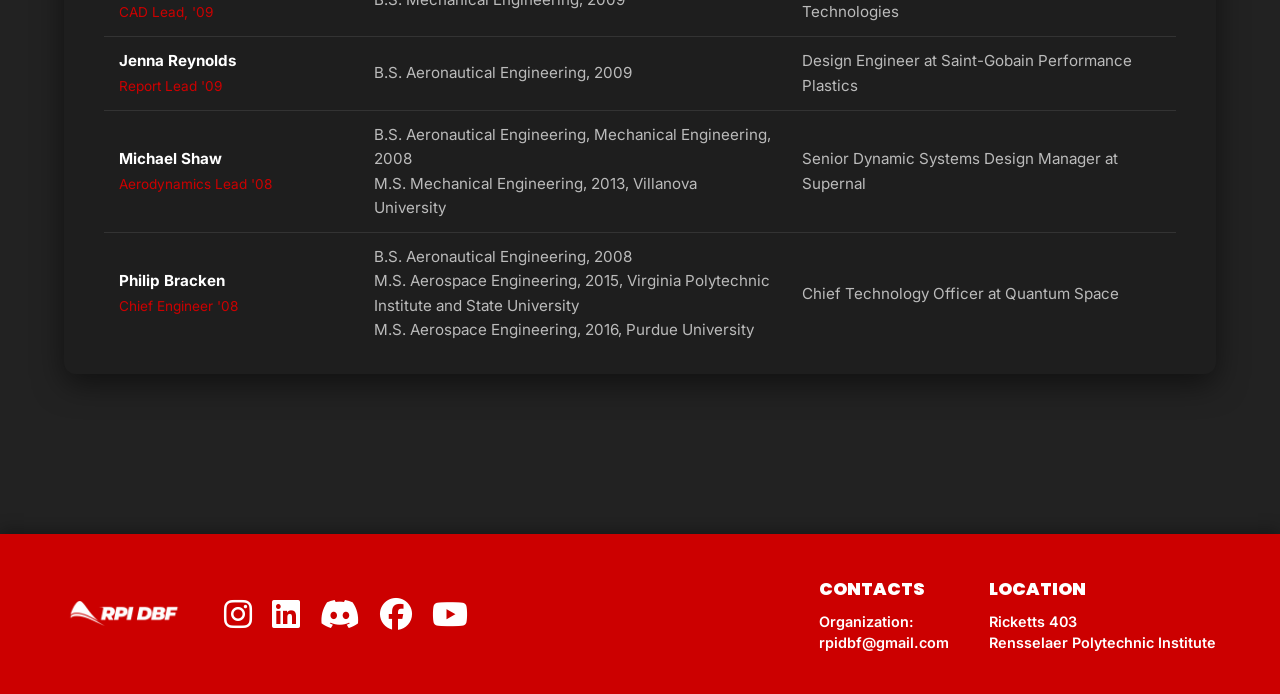
==== commit ae9e94dc: "added join" ====
--- a/alumni.html
+++ b/alumni.html
@@ -356,7 +356,9 @@
                 <div class="social-links">
                     <a href="https://www.instagram.com/rpidbf/" target="_blank" aria-label="Instagram"><i class="fab fa-instagram"></i></a>
                     <a href="https://www.linkedin.com/in/rpidbf/" target="_blank" aria-label="LinkedIn"><i class="fab fa-linkedin"></i></a>
-                    <a href="https://discord.gg/5B7aFgTnV7" target="_blank" aria-label="Discord"><i class="fab fa-discord"></i></a>
+                    <a href="https://discord.gg/p33m8uF" target="_blank" aria-label="Discord"><i class="fab fa-discord"></i></a>
+                    <a href="https://www.facebook.com/rpidbf" target="_blank" aria-label="Facebook"><i class="fab fa-facebook"></i></a>
+                    <a href="https://www.youtube.com/@RPIDBF" target="_blank" aria-label="YouTube"><i class="fab fa-youtube"></i></a>
                 </div>
             </div>
             <div class="footer-col footer-contact">
@@ -366,7 +368,7 @@
             </div>
             <div class="footer-col footer-location">
                 <h4>Location</h4>
-                <p>Second Floor Rickets<br>
+                <p>Ricketts 403<br>
                 Rensselaer Polytechnic Institute</p>
             </div>
         </div>
--- a/styles.css
+++ b/styles.css
@@ -186,29 +186,32 @@
 
 .footer-container {
     display: flex;
-    justify-content: space-between;
+    justify-content: flex-start; /* Aligns footer elements to the left */
     align-items: center;
     width: 90%;
     max-width: 1200px;
     margin: auto;
     flex-wrap: wrap; 
-    gap: 30px;
+    gap: 40px; /* Consistent padding space between footer columns */
 }
 
 .footer-col {
-    flex: 1; 
-    min-width: 180px; 
     display: flex;
     flex-direction: column;
     align-items: flex-start; 
 }
 
 .footer-logo {
-    margin-left: 20px; 
-}
-
-.footer-location {
-    flex: 1.5; 
+    flex: 0 0 auto; 
+    margin-left: 0;
+}
+
+.footer-social {
+    margin-right: auto; /* Pushes the Contacts and Location blocks over to the right edge */
+}
+
+.footer-contact, .footer-location {
+    flex: 0 0 auto;
 }
 
 .footer-logo img {
@@ -259,20 +262,20 @@
 @media (max-width: 900px) {
     .footer-container {
         flex-direction: column;
+        justify-content: center;
         text-align: center;
-        align-items: center;
         gap: 20px;
+    }
+    .footer-social {
+        margin-right: 0;
     }
     .footer-col {
         align-items: center;
     }
-    .footer-logo {
-        margin-left: 0;
-    }
-}
-
-/* ========================================= */
-/* --- NEW: History Page Styles --- */
+}
+
+/* ========================================= */
+/* --- History Page Styles --- */
 /* ========================================= */
 
 .page-header { 
@@ -290,17 +293,15 @@
     box-shadow: 0 10px 30px rgba(0,0,0,0.5);
     border: 1px solid #333;
     border-top: 5px solid var(--rpi-red); 
-    padding: 30px; /* Outer padding to create the inner frame */
+    padding: 30px; 
     gap: 40px;
-    align-items: center; /* This crucial line stops the image from stretching to the text height! */
-}
-
-/* Alternate rows for a dynamic timeline feel */
+    align-items: center; 
+}
+
 .history-card:nth-child(even) {
     flex-direction: row-reverse;
 }
 
-/* Text Section */
 .history-text {
     flex: 1.2;
     padding: 10px;
@@ -320,12 +321,11 @@
     margin-bottom: 20px;
 }
 
-/* Redesigned Organic Stats Area */
 .history-stats {
     list-style: none;
     margin-top: 15px;
     padding-top: 25px;
-    border-top: 1px solid #333; /* Clean separator line */
+    border-top: 1px solid #333; 
     display: flex;
     gap: 40px;
     flex-wrap: wrap;
@@ -343,25 +343,22 @@
     font-weight: 800;
 }
 
-/* Fixed Image Section Layout */
 .history-image {
     flex: 1;
     position: relative;
     border-radius: 8px;
     overflow: hidden;
     box-shadow: 0 8px 20px rgba(0,0,0,0.5);
-    /* Removed min-height so it respects the image's natural aspect ratio */
 }
 
 .history-image img {
     width: 100%;
     height: auto; 
-    max-height: 450px; /* Prevents ultra-tall images from taking over the screen */
+    max-height: 450px; 
     object-fit: cover;
     display: block;
 }
 
-/* Cleaner, standardized photo credit style */
 .photo-credit {
     position: absolute;
     bottom: 10px;
@@ -375,7 +372,6 @@
     z-index: 10;
 }
 
-/* Mobile Adjustments */
 @media (max-width: 900px) {
     .history-card, .history-card:nth-child(even) {
         flex-direction: column;
@@ -389,8 +385,9 @@
         gap: 15px;
     }
 }
-/* ========================================= */
-/* --- NEW: Alumni Page Styles --- */
+
+/* ========================================= */
+/* --- Alumni Page Styles --- */
 /* ========================================= */
 
 .alumni-card {
@@ -410,13 +407,12 @@
     padding-bottom: 15px;
 }
 
-/* New layout rules for the team photo */
 .alumni-team-photo {
     width: 100%;
     height: 100%;
     background: #111;
     border-radius: 8px;
-    overflow: hide;
+    overflow: hidden;
     margin-bottom: 30px;
     border: 1px solid #333;
     box-shadow: 0 5px 15px rgba(0,0,0,0.4);
@@ -455,11 +451,12 @@
         padding: 25px;
     }
     .alumni-team-photo {
-        height: 250px; /* Shorter image height on mobile to save screen real estate */
-    }
-}
-/* ========================================= */
-/* --- UPDATED: Clickable Sponsor Cards --- */
+        height: 250px; 
+    }
+}
+
+/* ========================================= */
+/* --- Clickable Sponsor Cards --- */
 /* ========================================= */
 
 .sponsor-card {
@@ -472,19 +469,18 @@
     justify-content: center;
     padding: 20px;
     box-shadow: 0 5px 15px rgba(0,0,0,0.4);
-    /* Removed the lift animation and added a smooth scale effect for interaction */
     transition: transform 0.2s ease, box-shadow 0.2s ease;
-    text-decoration: none; /* Removes link underline */
+    text-decoration: none; 
 }
 
 .sponsor-card:hover {
-    transform: scale(1.05); /* Gently grows the card instead of jumping up */
+    transform: scale(1.05); 
     box-shadow: 0 8px 25px rgba(204, 0, 0, 0.3);
 }
 
 .sponsor-card img {
     width: 100%;
     height: 100%;
-    object-fit: contain; /* Keeps them from looking stretched */
+    object-fit: contain; 
     display: block;
 }
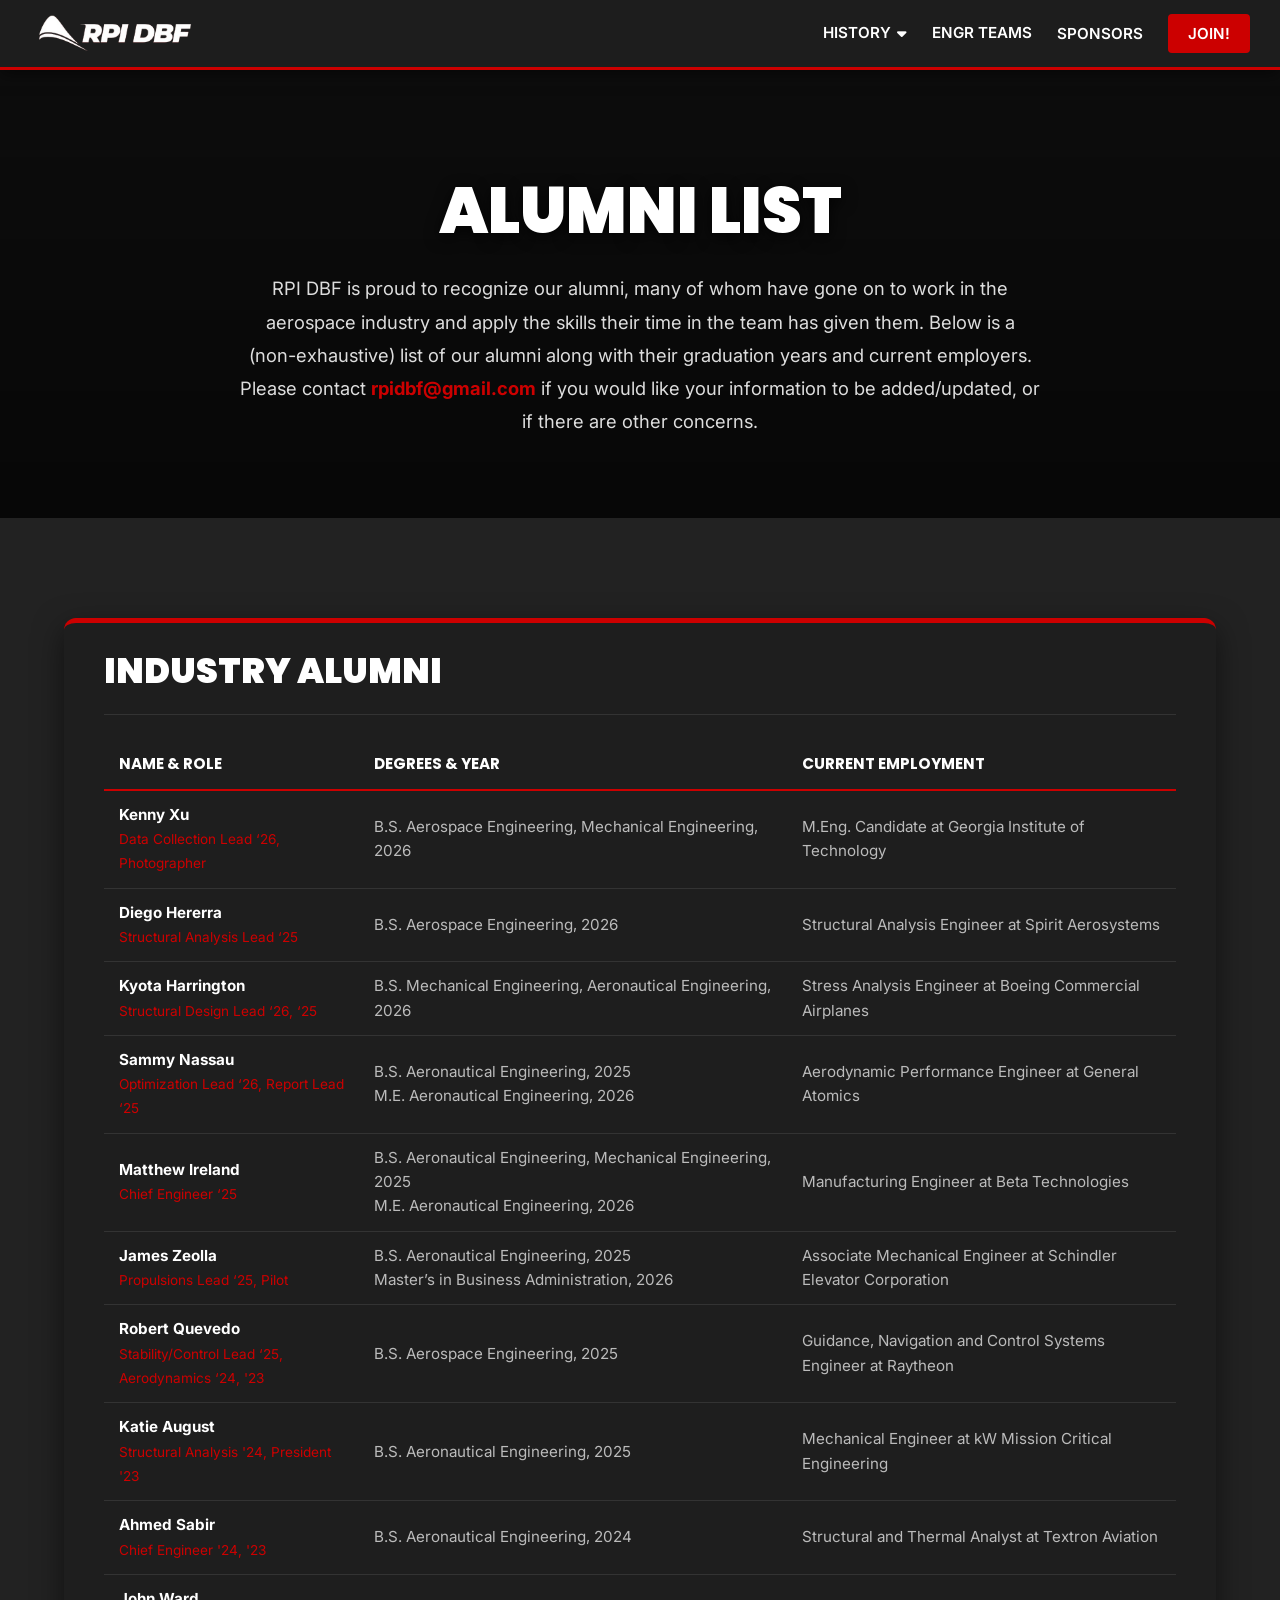
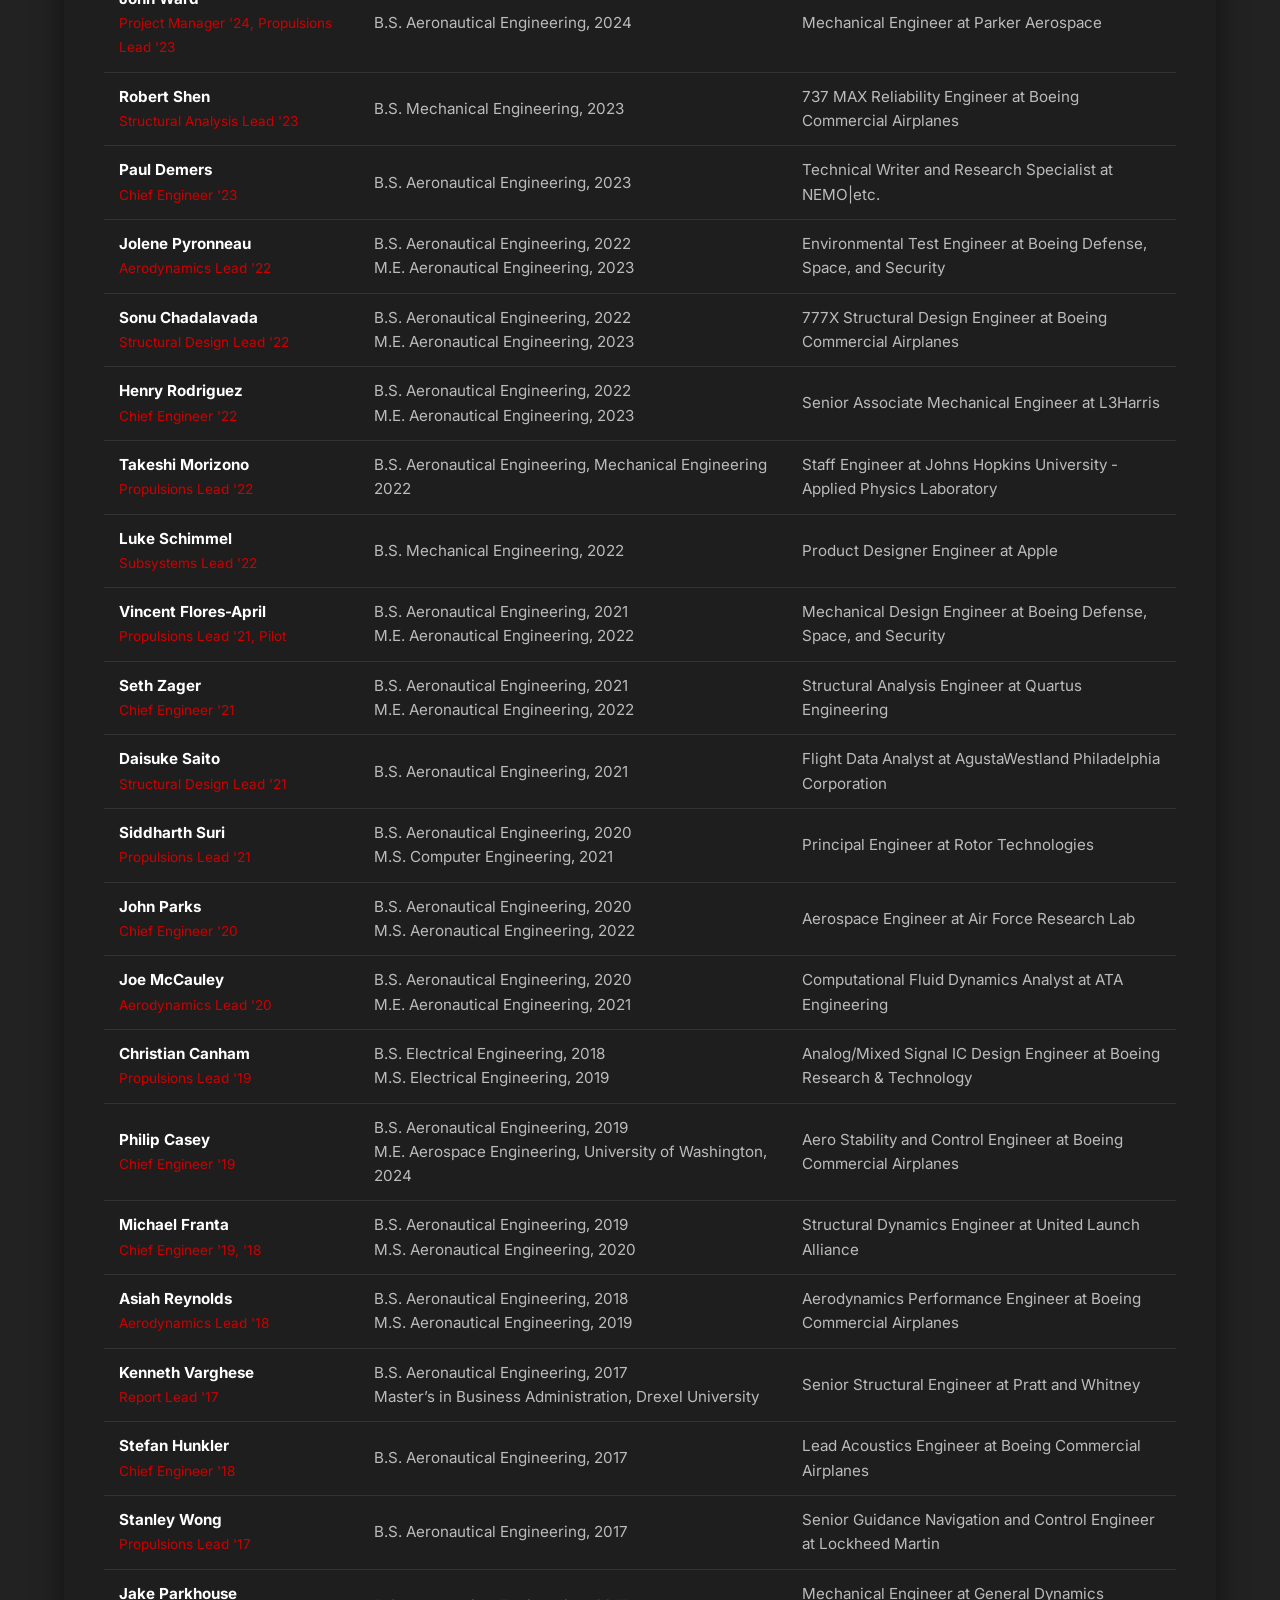
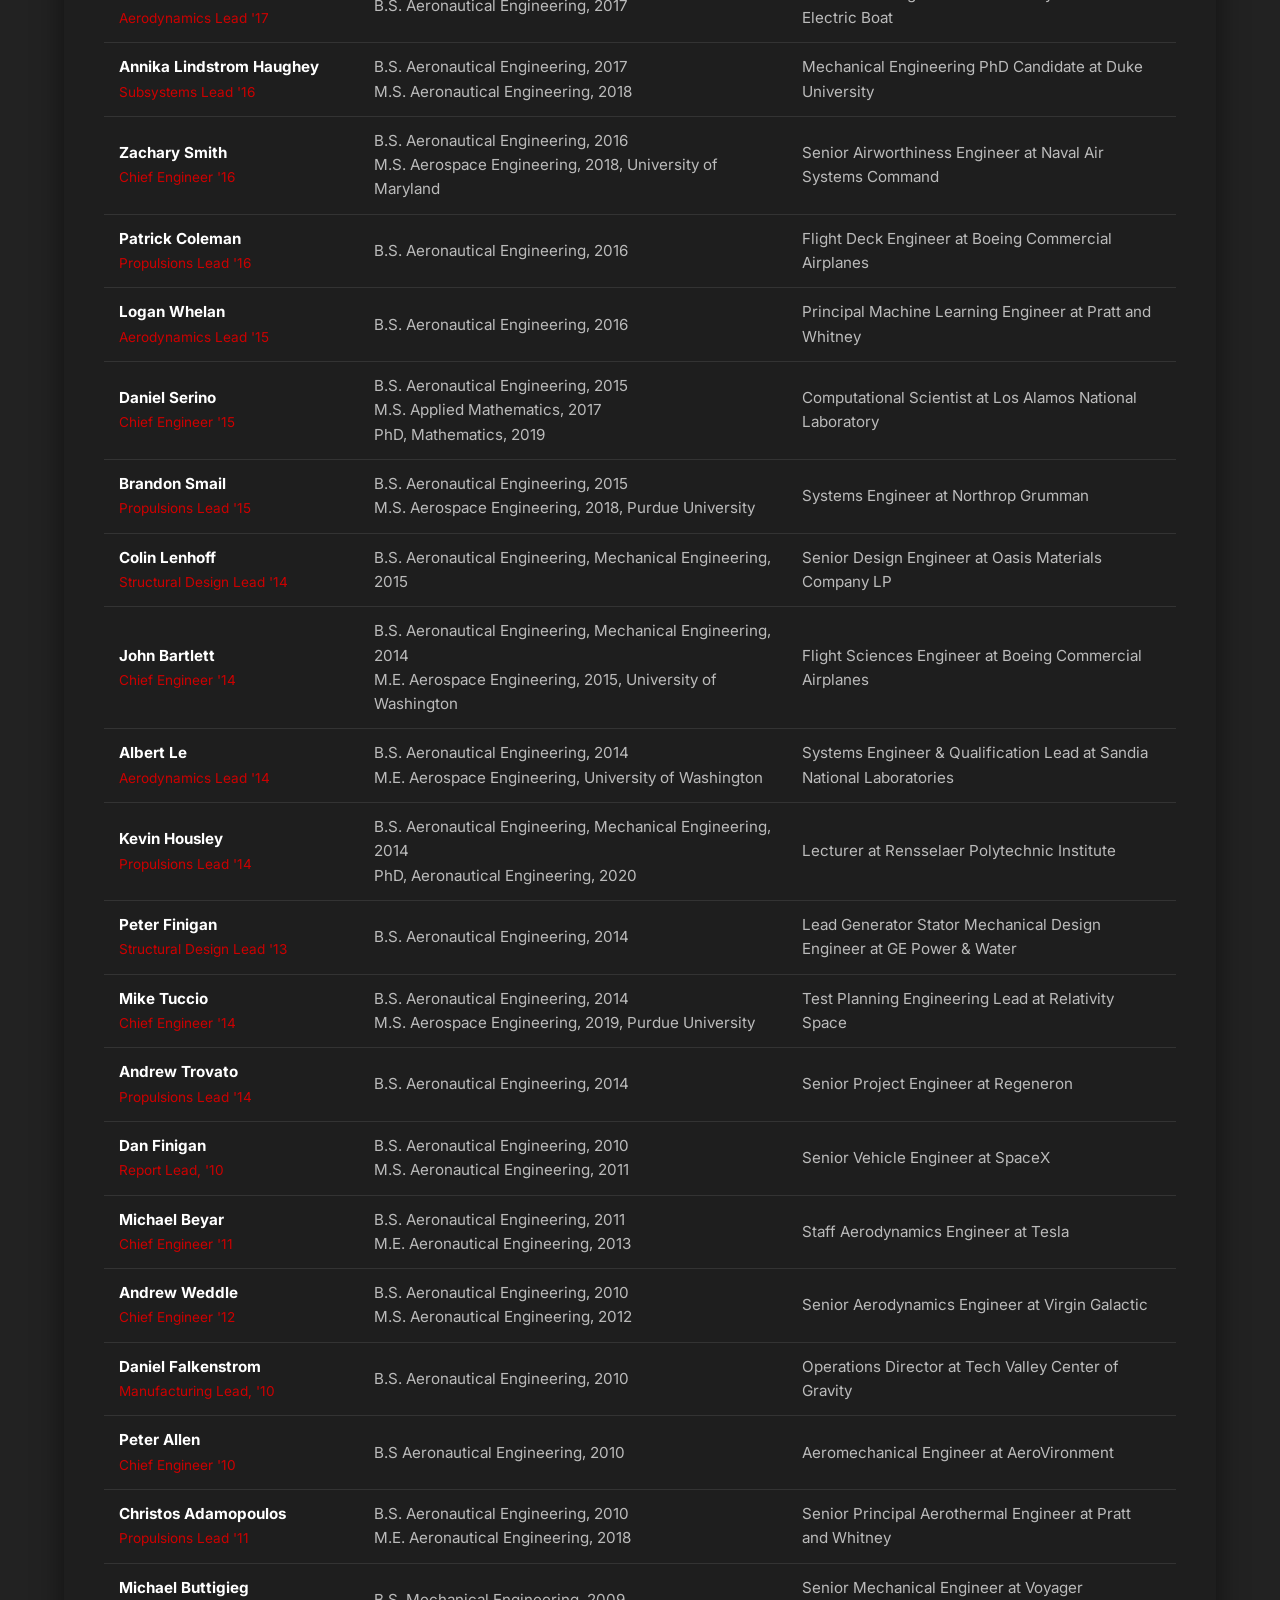
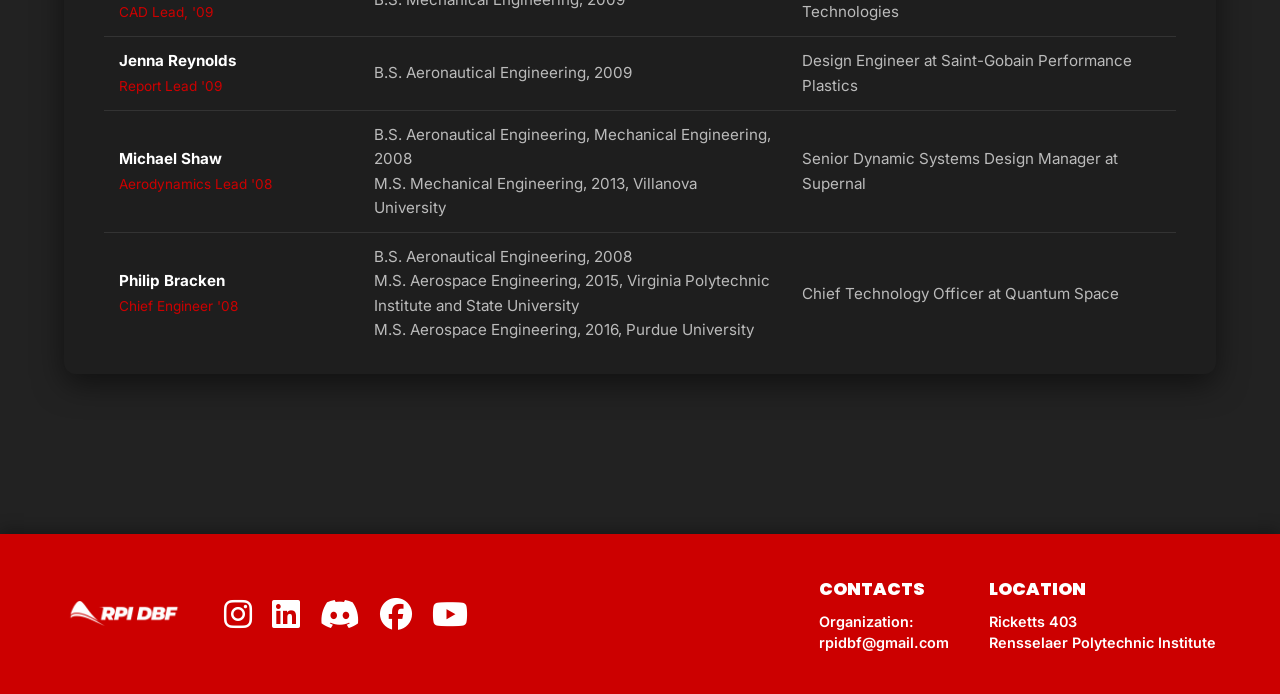
==== commit d8ac9e2e: "fixed some stuff" ====
--- a/alumni.html
+++ b/alumni.html
@@ -2,7 +2,8 @@
 <html lang="en">
 <head>
     <meta charset="UTF-8">
-    <title>RPI DBF | Alumni</title>
+    <title>RPI DBF | Home</title>
+    <link rel="icon" type="image/png" href="Photos/logo.png">
     <link href="https://fonts.googleapis.com/css2?family=Inter:wght@400;600&family=Poppins:wght@600;800;900&display=swap" rel="stylesheet">
     <link rel="stylesheet" href="https://cdnjs.cloudflare.com/ajax/libs/font-awesome/6.4.0/css/all.min.css">
     <link rel="stylesheet" href="styles.css"> 
@@ -11,32 +12,24 @@
     
     <nav id="navbar">
         <div class="nav-container">
+            <!-- Removed the logo-text span so it's just the image -->
             <a href="index.html" class="logo">
-                <img src="Photos/logo.png" alt="RPI DBF Logo" class="nav-logo-img">
-                <span class="logo-text">RPI DBF</span>
+                <img src="Photos/rpi_dbf.png" alt="RPI DBF Logo" class="nav-logo-img">
             </a>
             <ul class="nav-links">
                 <!-- History on the left with Reports added -->
                 <li class="dropdown">
                     <a href="#" class="dropbtn">History <i class="fas fa-caret-down"></i></a>
                     <div class="dropdown-content">
-                        <a href="history.html">Aircraft</a>
+                        <a href="history.html">Aircrafts</a>
                         <a href="reports.html">Reports</a>
                         <a href="alumni.html">Alumni</a>
                     </div>
-                </li>
+                </li>   
                 <!-- Engr Teams in the middle -->
                 <li class="dropdown">
-                    <a href="subteams.html" class="dropbtn">Engr Teams <i class="fas fa-caret-down"></i></a>
-                    <div class="dropdown-content">
-                        <a href="subteams.html">Aerodynamics</a>
-                        <a href="subteams.html">Structures</a>
-                        <a href="subteams.html">Manufacturing</a>
-                        <a href="subteams.html">Subsystems</a>
-                        <a href="subteams.html">Special Projects</a>
-                        <a href="subteams.html">Propulsions</a>
-                        <a href="subteams.html">Testing</a>
-                    </div>
+                    <a href="subteams.html" class="dropbtn";">Engr Teams </a>
+
                 </li>
                 <li><a href="sponsors.html">Sponsors</a></li>
                 <li><a href="join.html" class="btn-nav">Join!</a></li>
--- a/styles.css
+++ b/styles.css
@@ -33,34 +33,44 @@
 
 a { text-decoration: none; color: inherit; }
 
-/* --- Navigation --- */
+/* 1. Lock the navbar to a small, thin size */
 #navbar {
     position: fixed;
-    top: 0; width: 100%;
+    top: 0; 
+    width: 100%;
     background: rgba(30, 30, 30, 0.98); 
-    padding: 0.8rem 0; z-index: 1000;
+    padding: 5px 0; /* Tiny padding to keep the bar slim */
+    height: 70px; /* STRICT height so it never gets too big */
+    z-index: 1000;
     border-bottom: 3px solid var(--rpi-red);
     box-shadow: 0 4px 15px rgba(0,0,0,0.5);
 }
 
+/* 2. Make the container fit perfectly inside the locked bar */
 .nav-container {
-    display: flex; justify-content: space-between; align-items: center;
-    width: 90%; max-width: 1200px; margin: auto;
+    display: flex; 
+    justify-content: space-between; 
+    align-items: center;
+    width: 100%;             /* Stretches to the full screen width */
+    padding: 0 30px;         /* Adds a clean margin so it doesn't touch the absolute edge */
+    margin: auto;
+    height: 100%; 
 }
 
 .logo { 
     display: flex;
-    flex-direction: column;
     align-items: center;
-    cursor: pointer; 
     text-decoration: none;
+    height: 40px; /* Locks the header to stay small and slim */
 }
 
 .nav-logo-img {
-    height: 40px; 
-    width: auto;
-    transition: transform 0.3s ease;
-}
+    width: 170px; /* Bumped up from 200px */
+    height: auto; 
+    max-height: none; 
+    transform-origin: left center; 
+}
+
 
 .logo-text {
     color: var(--text-light);
@@ -71,9 +81,7 @@
     letter-spacing: 1px;
 }
 
-.logo:hover .nav-logo-img {
-    transform: scale(1.05);
-}
+
 
 .nav-links { list-style: none; display: flex; align-items: center; gap: 25px; }
 .nav-links a { color: var(--text-light); font-weight: 600; font-size: 0.95rem; text-transform: uppercase; transition: color 0.3s; }
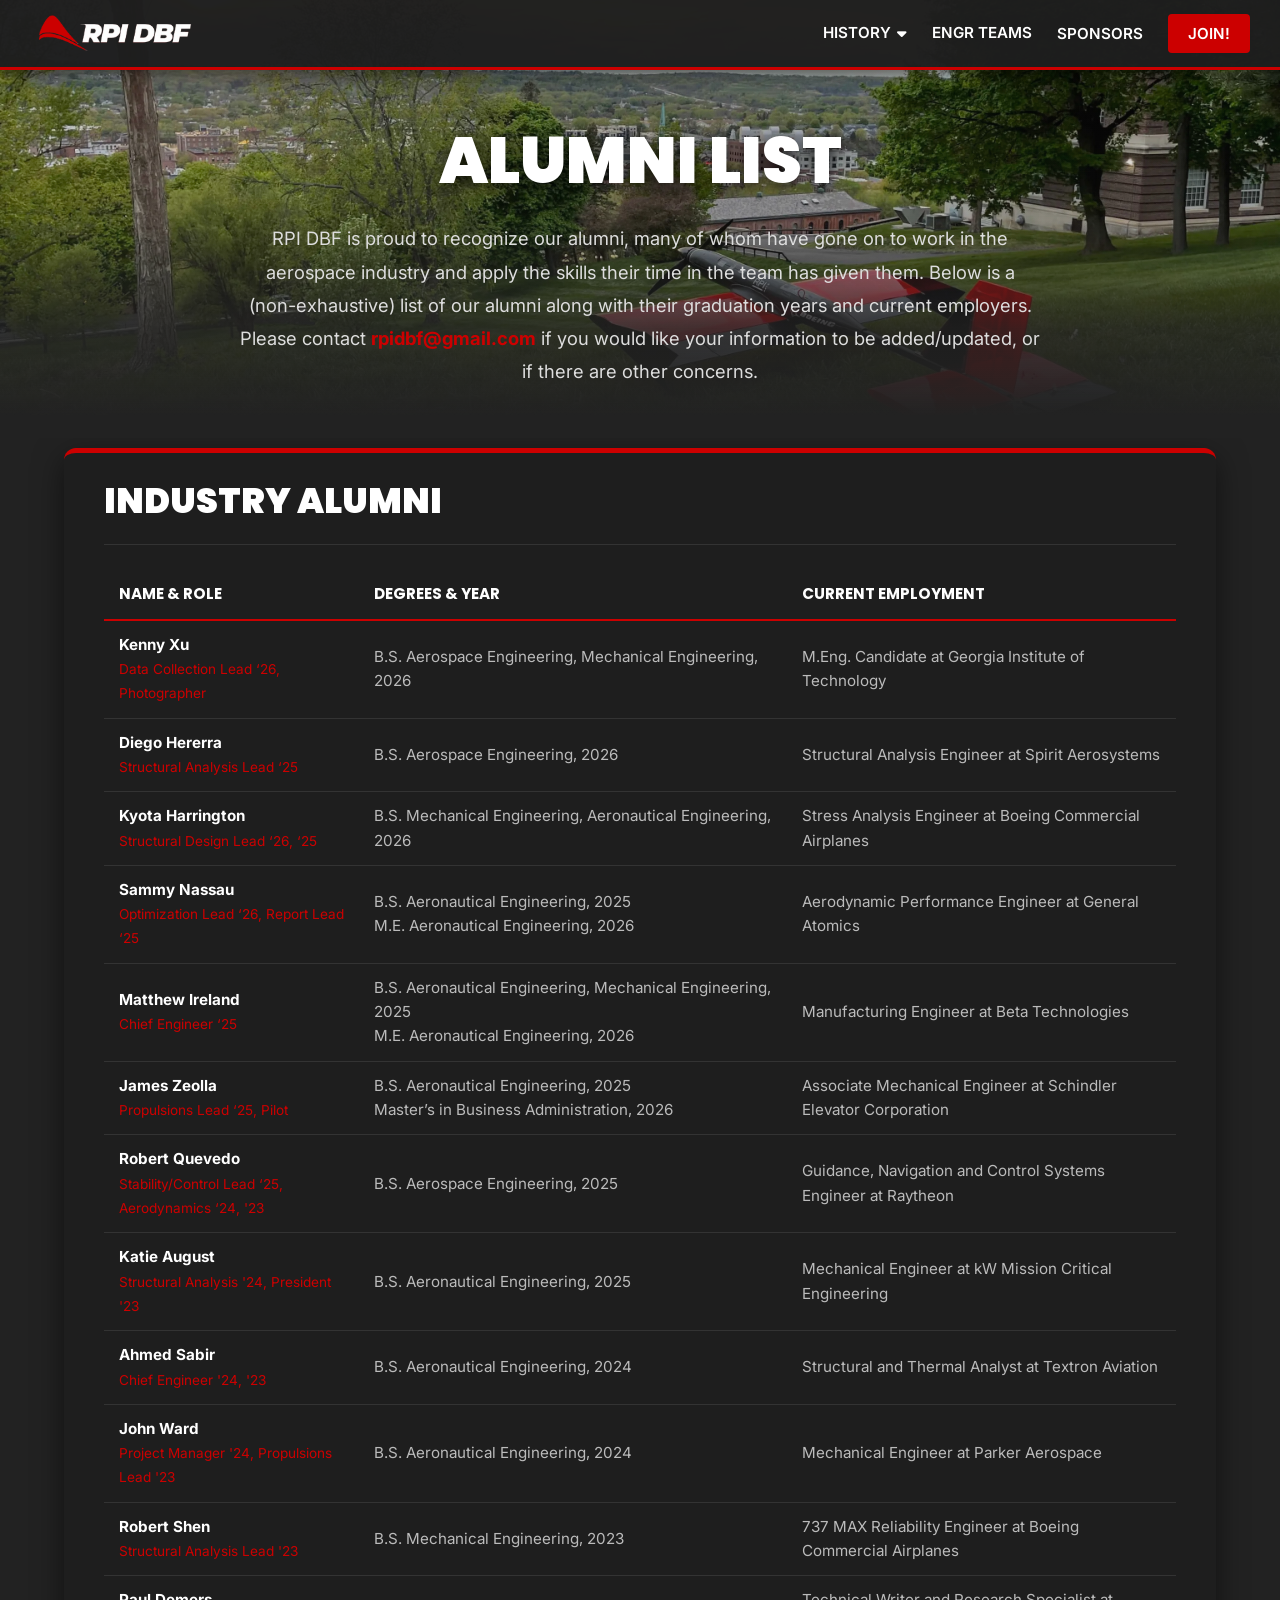
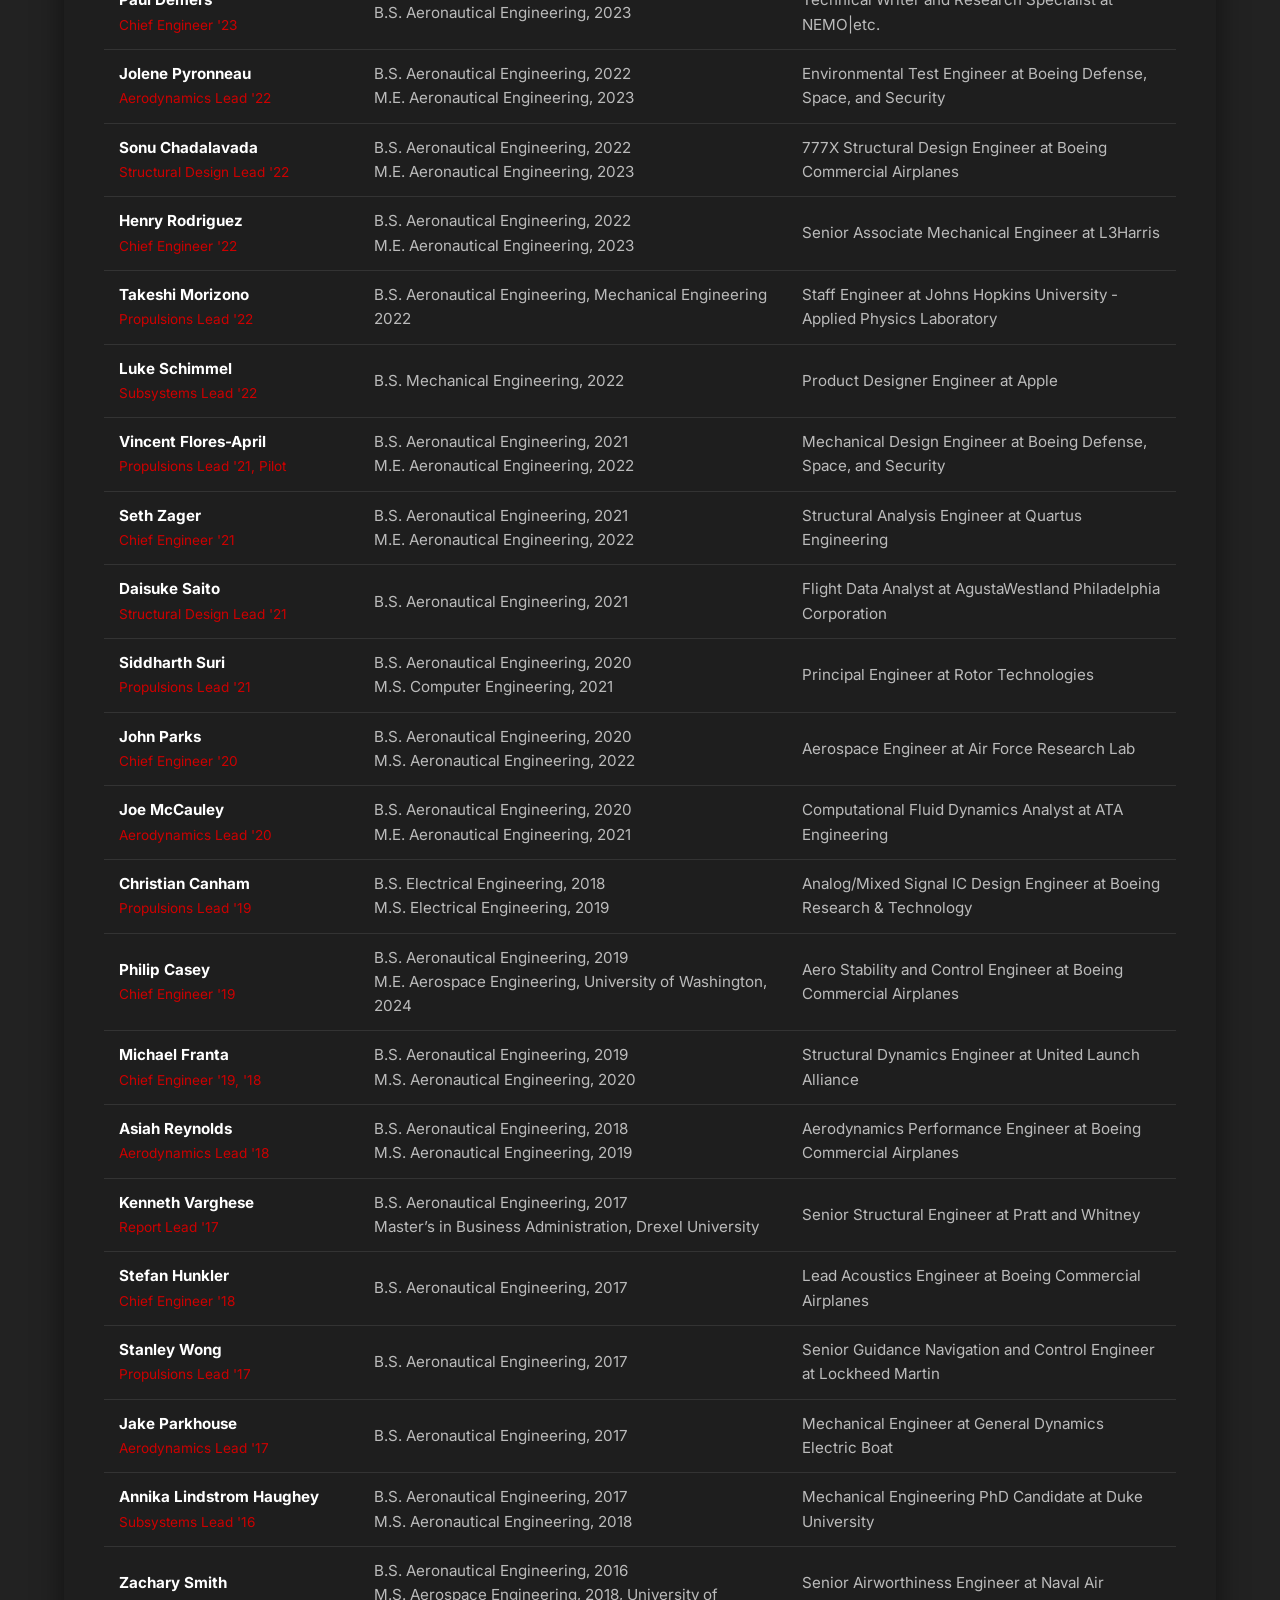
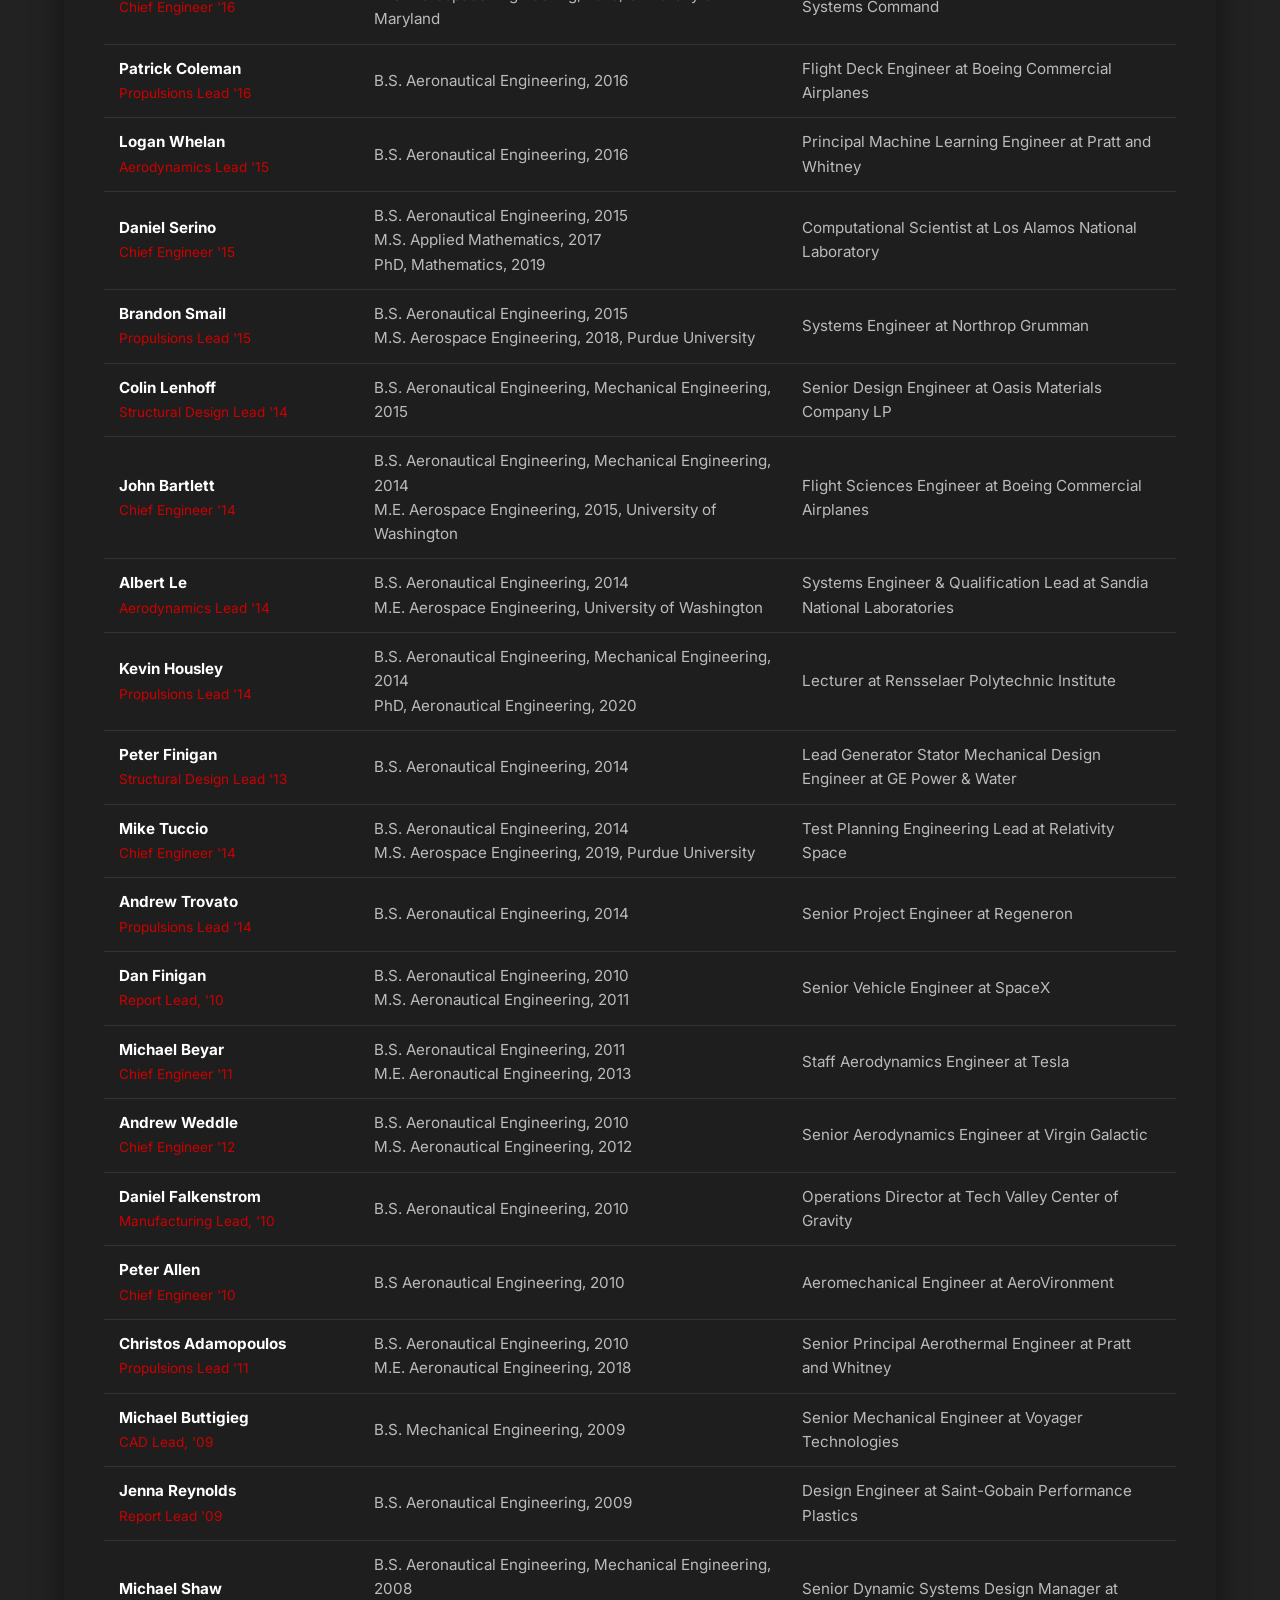
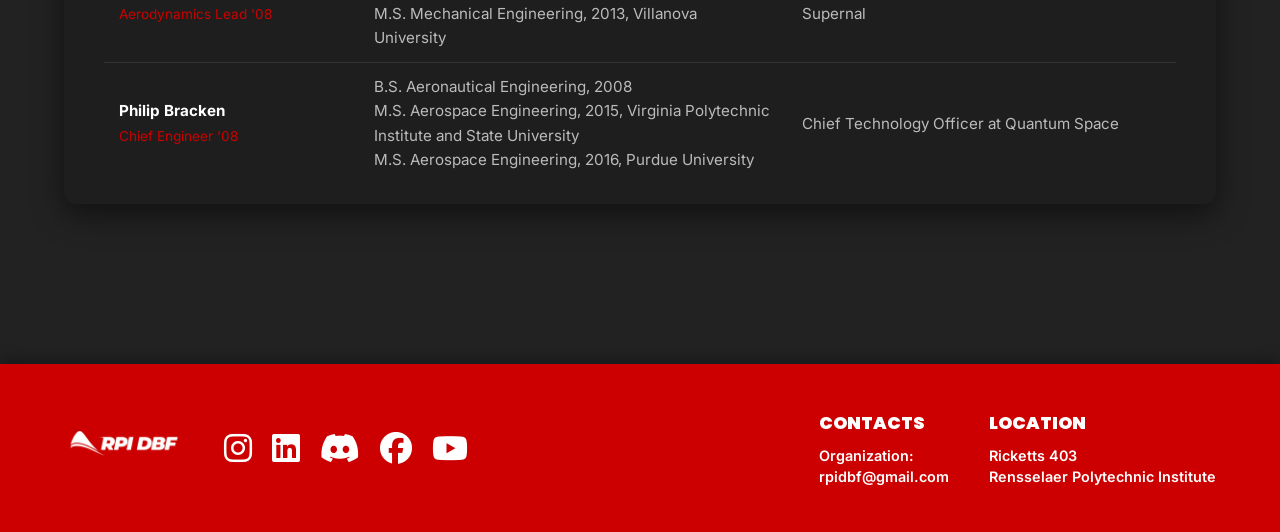
==== commit 8b0fad54: "updated logo and subteams section need more pictures in subteams" ====
--- a/alumni.html
+++ b/alumni.html
@@ -2,7 +2,7 @@
 <html lang="en">
 <head>
     <meta charset="UTF-8">
-    <title>RPI DBF | Home</title>
+    <title>RPI DBF | Alumni</title>
     <link rel="icon" type="image/png" href="Photos/logo.png">
     <link href="https://fonts.googleapis.com/css2?family=Inter:wght@400;600&family=Poppins:wght@600;800;900&display=swap" rel="stylesheet">
     <link rel="stylesheet" href="https://cdnjs.cloudflare.com/ajax/libs/font-awesome/6.4.0/css/all.min.css">
@@ -12,12 +12,10 @@
     
     <nav id="navbar">
         <div class="nav-container">
-            <!-- Removed the logo-text span so it's just the image -->
             <a href="index.html" class="logo">
-                <img src="Photos/rpi_dbf.png" alt="RPI DBF Logo" class="nav-logo-img">
+                <img src="Photos/Header Logo.png" alt="RPI DBF Logo" class="nav-logo-img">
             </a>
             <ul class="nav-links">
-                <!-- History on the left with Reports added -->
                 <li class="dropdown">
                     <a href="#" class="dropbtn">History <i class="fas fa-caret-down"></i></a>
                     <div class="dropdown-content">
@@ -26,10 +24,8 @@
                         <a href="alumni.html">Alumni</a>
                     </div>
                 </li>   
-                <!-- Engr Teams in the middle -->
                 <li class="dropdown">
-                    <a href="subteams.html" class="dropbtn";">Engr Teams </a>
-
+                    <a href="subteams.html" class="dropbtn">Engr Teams</a>
                 </li>
                 <li><a href="sponsors.html">Sponsors</a></li>
                 <li><a href="join.html" class="btn-nav">Join!</a></li>
@@ -37,7 +33,7 @@
         </div>
     </nav>
 
-    <section class="page-header" style="background: linear-gradient(rgba(0, 0, 0, 0.6), rgba(0, 0, 0, 0.8)), url('Photos/M3_Flight.jpg') no-repeat center center / cover;">
+    <section class="page-header" style="background: linear-gradient(to bottom, rgba(34, 34, 34, 0.05) 0%, rgba(34, 34, 34, 0.2) 50%, rgba(34, 34, 34, 0.85) 75%, var(--main-bg) 95%), url('Photos/background3.webp') no-repeat center center / cover; padding: 110px 0 50px 0;">
         <div class="container text-center">
             <h1 style="font-size: 4rem; text-shadow: 0px 4px 15px rgba(0, 0, 0, 0.8); margin-bottom: 10px;">Alumni List</h1>
             <p style="font-size: 1.15rem; color: #dddddd; max-width: 800px; margin: 0 auto; line-height: 1.8;">
@@ -46,7 +42,7 @@
         </div>
     </section>
 
-    <section class="section">
+    <section class="section" style="padding-top: 10px;">
         <div class="container">
             
             <div class="alumni-card" style="padding: 20px 40px;">
@@ -336,14 +332,15 @@
                 </div>
             </div>
 
-            
         </div>
     </section>
 
     <footer class="site-footer">
         <div class="footer-container">
             <div class="footer-col footer-logo">
-                <img src="Photos/rpi_dbf.png" alt="RPI DBF Logo">
+                <a href="index.html">
+                    <img src="Photos/rpi_dbf.png" alt="RPI DBF Logo">
+                </a>
             </div>
             <div class="footer-col footer-social">
                 <div class="social-links">
--- a/styles.css
+++ b/styles.css
@@ -491,4 +491,52 @@
     height: 100%;
     object-fit: contain; 
     display: block;
-}+}
+
+/* ========================================= */
+/* --- Image Modal Styles --- */
+/* ========================================= */
+
+.modal {
+    display: none; /* JavaScript will change this to 'flex' */
+    position: fixed; 
+    z-index: 2000; 
+    left: 0; 
+    top: 0; 
+    width: 100vw; 
+    height: 100vh; 
+    background-color: rgba(0,0,0,0.9); 
+    align-items: center;      /* Perfectly centers the image vertically */
+    justify-content: center;  /* Perfectly centers the image horizontally */
+}
+
+.modal-content {
+    width: 90vw;              /* Tells the image to take up 90% of screen width */
+    height: 90vh;             /* Tells the image to take up 90% of screen height */
+    object-fit: contain;      /* Scales the image up perfectly without squishing or cropping */
+    animation: zoom 0.3s ease;
+}
+
+@keyframes zoom {
+    from {transform: scale(0.5)} 
+    to {transform: scale(1)}
+}
+
+.modal-close {
+    position: absolute;
+    top: 20px;
+    right: 35px;
+    color: #f1f1f1;
+    font-size: 40px;
+    font-weight: bold;
+    transition: 0.3s;
+    cursor: pointer;
+    z-index: 2001;
+}
+
+.modal-close:hover,
+.modal-close:focus {
+    color: var(--rpi-red);
+    text-decoration: none;
+    cursor: pointer;
+}   
